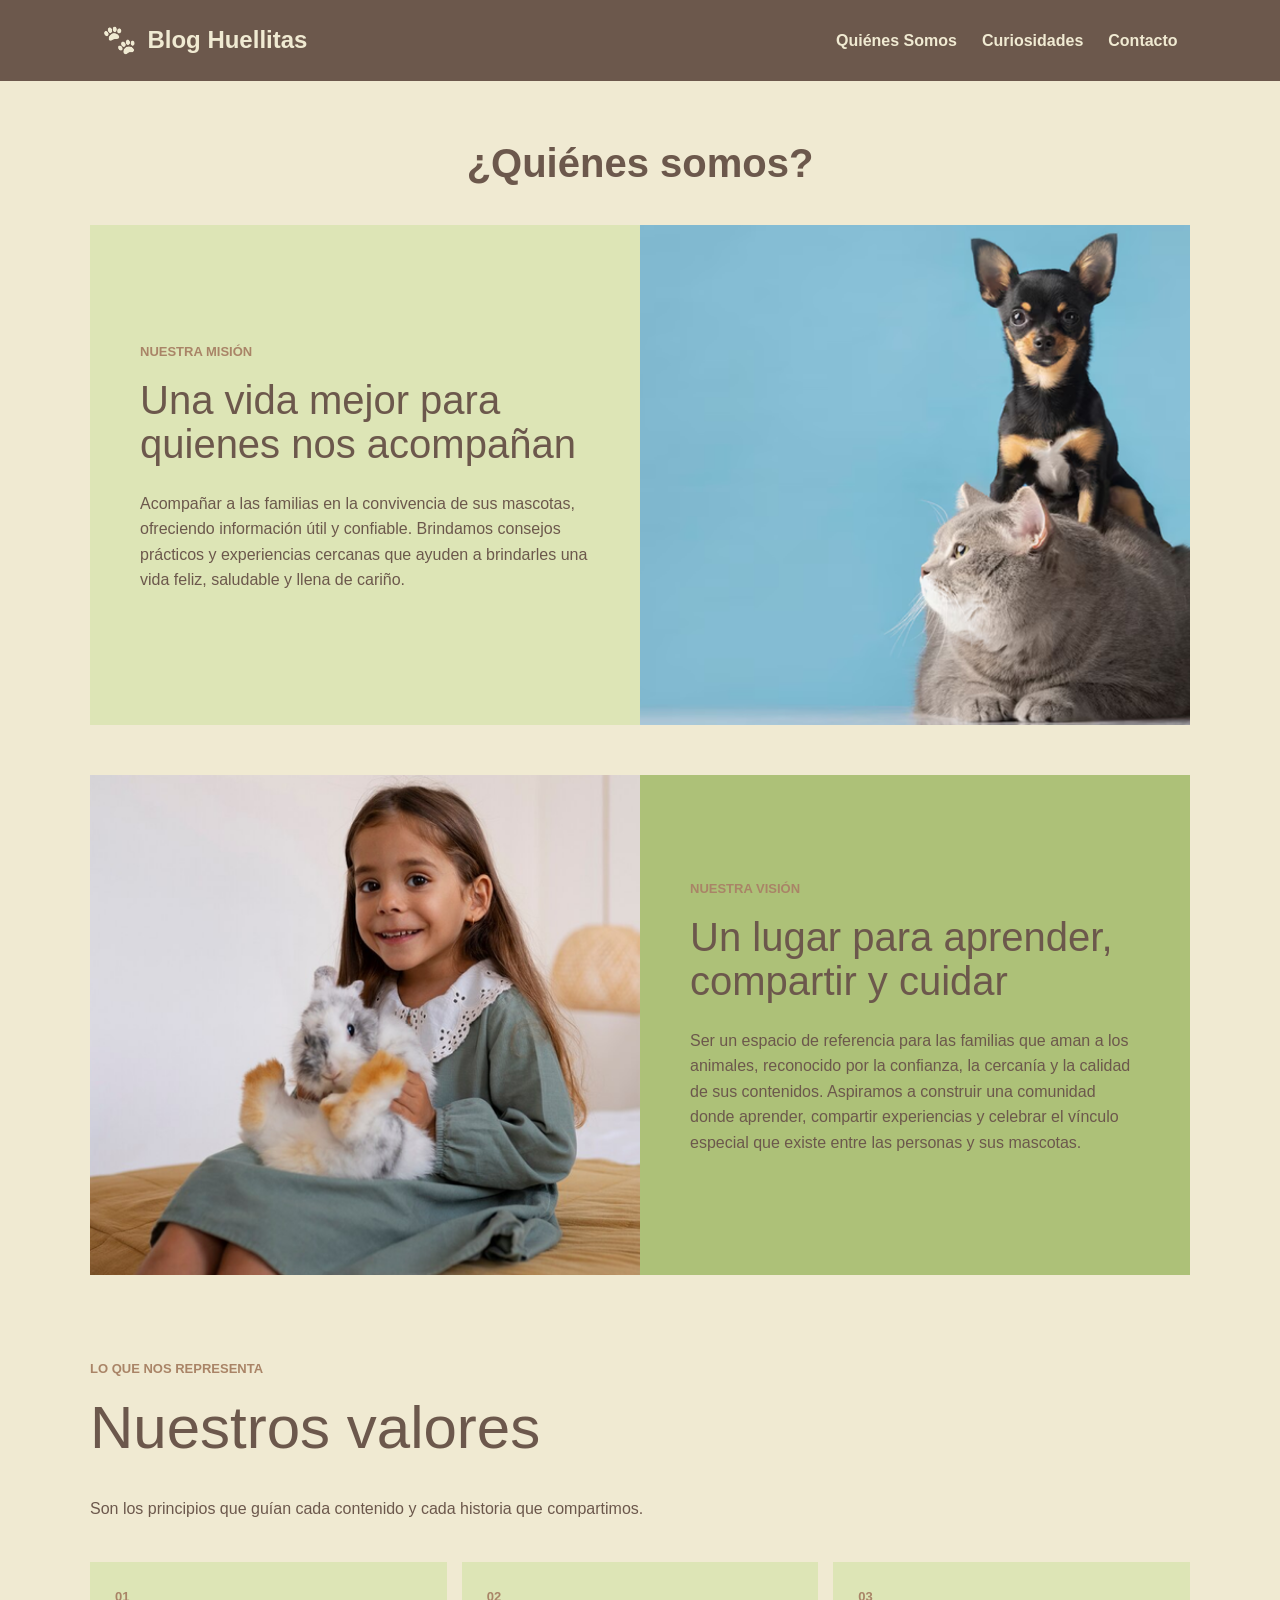
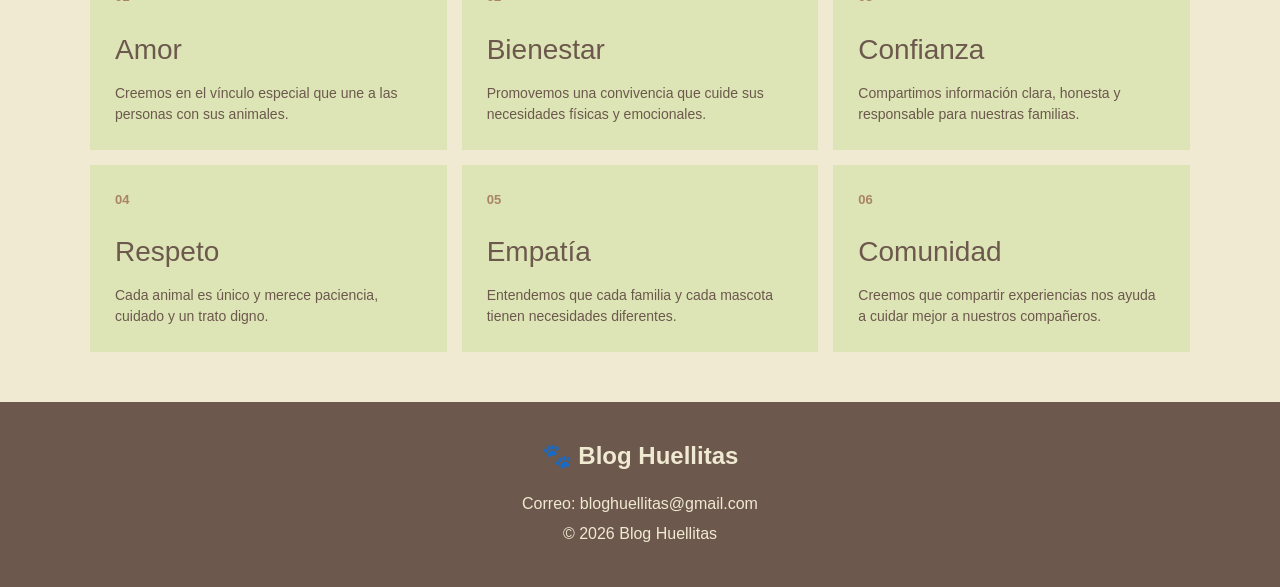
==== about_me.html @ ba417207 "ultimas mejoras de estilos y componentes compartidos" ====
<!doctype html>
<html lang="en">

<head>
  <meta charset="UTF-8" />
  <meta name="viewport" content="width=device-width, initial-scale=1.0" />
  <title>Blog Huellitas - Quienes somos</title>
  <link rel="icon" type="image/png" href="./assets/faviconHuellitas.png">
  <link rel="stylesheet" href="./css/index.css" />
  <link rel="stylesheet" href="./css/about_me.css" />
</head>

<body>
  <!-- ENCABEZADO Y MENU -->
  <header class="header">
    <a href="index.html" class="logo">
      <span class="logo-icon">🐾</span>
      <span>Blog Huellitas</span>
    </a>
    <nav class="nav">
      <a href="about_me.html">Quiénes Somos</a>
      <a href="pet_curiosities.html">Curiosidades</a>
      <a href="contact.html">Contacto</a>
    </nav>
  </header>

  <section class="quienes-somos">
    <div class="titulo-pagina">
      <h1>¿Quiénes somos?</h1>

    </div>

    <section class="info-section mision">
      <div class="info-content">
        <span class="section-label">Nuestra misión</span>

        <h1>Una vida mejor para quienes nos acompañan</h1>

        <p>
          Acompañar a las familias en la convivencia de sus mascotas,
          ofreciendo información útil y confiable. Brindamos consejos
          prácticos y experiencias cercanas que ayuden a brindarles una vida
          feliz, saludable y llena de cariño.
        </p>
      </div>

      <div class="info-image">
        <img src="./assets/perro-gato2.png" alt="mascotas" />
      </div>
    </section>

    <section class="info-section vision">
      <div class="info-image">
        <img src="./assets/conejo kid.png" alt="Niña compartiendo un momento con su mascota" />
      </div>

      <div class="info-content">
        <span class="section-label">Nuestra visión</span>

        <h2>Un lugar para aprender, compartir y cuidar</h2>

        <p>
          Ser un espacio de referencia para las familias que aman a los
          animales, reconocido por la confianza, la cercanía y la calidad de
          sus contenidos. Aspiramos a construir una comunidad donde aprender,
          compartir experiencias y celebrar el vínculo especial que existe
          entre las personas y sus mascotas.
        </p>
      </div>
    </section>

    <section class="valores">
      <div class="valores-heading">
        <span class="section-label">Lo que nos representa</span>

        <h2>Nuestros valores</h2>

        <p>
          Son los principios que guían cada contenido y cada historia que compartimos.
        </p>
      </div>

      <div class="valores-grid">
        <article class="valor-card">
          <span class="valor-number">01</span>
          <h3>Amor</h3>
          <p>
            Creemos en el vínculo especial que une a las personas con sus
            animales.
          </p>
        </article>

        <article class="valor-card">
          <span class="valor-number">02</span>
          <h3>Bienestar</h3>
          <p>
            Promovemos una convivencia que cuide sus necesidades físicas y
            emocionales.
          </p>
        </article>

        <article class="valor-card">
          <span class="valor-number">03</span>
          <h3>Confianza</h3>
          <p>
            Compartimos información clara, honesta y responsable para nuestras
            familias.
          </p>
        </article>

        <article class="valor-card">
          <span class="valor-number">04</span>
          <h3>Respeto</h3>
          <p>
            Cada animal es único y merece paciencia, cuidado y un trato digno.
          </p>
        </article>

        <article class="valor-card">
          <span class="valor-number">05</span>
          <h3>Empatía</h3>
          <p>
            Entendemos que cada familia y cada mascota tienen necesidades
            diferentes.
          </p>
        </article>

        <article class="valor-card">
          <span class="valor-number">06</span>
          <h3>Comunidad</h3>
          <p>
            Creemos que compartir experiencias nos ayuda a cuidar mejor a
            nuestros compañeros.
          </p>
        </article>
      </div>
    </section>
  </section>
  <!-- FOOTER -->
  <footer class="footer">
    <h3>🐾 Blog Huellitas</h3>

    <p>Correo: bloghuellitas@gmail.com</p>

    <p>© 2026 Blog Huellitas</p>
  </footer>
  <script src="./script/about_me.js"></script>
</body>

</html>
---- css/index.css ----
/* COLORES DEL PROYECTO */

:root {
    --vanilla-cream: #f0ead2;
    --tea-green: #dde5b6;
    --muted-olive: #adc178;
    --faded-copper: #a98467;
    --ash-brown: #6c584c;
}


/* CONFIGURACIÓN GENERAL */

* {
    box-sizing: border-box;
    margin: 0;
    padding: 0;
}

html {
    scroll-behavior: smooth;
}

body {
    font-family: Arial, Helvetica, sans-serif;
    background-color: var(--vanilla-cream);
    color: var(--ash-brown);
    line-height: 1.6;
}


/* ENCABEZADO */

.header {
    background-color: var(--ash-brown);
    color: var(--vanilla-cream);

    display: flex;
    justify-content: space-between;
    align-items: center;

    padding: 18px 8%;

    position: sticky;
    top: 0;
    z-index: 1000;
}


/* LOGO */

.logo {
    display: flex;
    align-items: center;
    gap: 10px;
    color: var(--vanilla-cream);
    font-size: 24px;
    font-weight: bold;
    text-decoration: none;
}

.logo-icon {
    font-size: 28px;
    color: transparent;
    text-shadow: 0 0 0 #f0ead2ff;
}


/* MENÚ */

.nav {
    display: flex;
    gap: 25px;
}

.nav a {
    color: var(--vanilla-cream);
    text-decoration: none;
    font-weight: bold;

    transition: 0.3s;
}

.nav a:hover {
    color: var(--tea-green);
}


/* SECCIÓN HERO */

.hero {
    min-height: 600px;

    display: flex;
    align-items: center;
    justify-content: space-between;

    gap: 50px;

    padding: 80px 8%;

    background-color: var(--tea-green);
}


.hero-text {
    flex: 1;
}

.hero-text h1 {
    font-size: 56px;
    color: var(--ash-brown);

    margin-bottom: 15px;
}

.hero-text h2 {
    font-size: 25px;
    margin-bottom: 20px;
}

.hero-text p {
    max-width: 600px;
}


/* TEXTO PEQUEÑO */

.subtitle {
    color: var(--faded-copper);
    font-weight: bold;
    letter-spacing: 2px;

    margin-bottom: 10px;
}


/* BOTÓN */

.button {
    display: inline-block;

    margin-top: 25px;

    padding: 12px 24px;

    background-color: var(--ash-brown);
    color: var(--vanilla-cream);

    text-decoration: none;

    border-radius: 25px;

    font-weight: bold;

    transition: 0.3s;
}

.button:hover {
    background-color: var(--faded-copper);
}


/* IMAGEN PRINCIPAL */

.hero-image {
    flex: 1;

    display: flex;
    justify-content: center;
}

.hero-image img {
    width: 100%;
    max-width: 500px;

    height: 500px;

    object-fit: cover;

    border-radius: 50%;

    box-shadow: 0 10px 25px rgba(108, 88, 76, 0.25);
}


/* SECCIONES GENERALES */

.about {
    padding: 80px 8%;

    background-color: var(--vanilla-cream);

    text-align: center;
}

.section-title {
    max-width: 800px;

    margin: 0 auto 50px;

    text-align: center;
}

.section-title h2 {
    font-size: 36px;

    margin-bottom: 15px;
}


/* TEMAS */

.topics {
    padding: 80px 8%;

    background-color: var(--tea-green);
}


/* TARJETAS */

.cards {
    display: grid;

    grid-template-columns: repeat(3, 1fr);

    gap: 25px;
}


.card {
    background-color: var(--vanilla-cream);

    padding: 30px;

    border-radius: 20px;

    text-align: center;

    border: 2px solid var(--muted-olive);

    transition: 0.3s;
}

.card:hover {
    transform: translateY(-5px);

    box-shadow: 0 10px 20px rgba(108, 88, 76, 0.15);
}


.card-icon {
    font-size: 45px;

    margin-bottom: 15px;
}


.card h3 {
    color: var(--ash-brown);

    margin-bottom: 10px;

    font-size: 22px;
}


/* LLAMADO FINAL */

.call-to-action {
    padding: 70px 8%;

    text-align: center;

    background-color: var(--muted-olive);

    color: var(--ash-brown);
}

.call-to-action h2 {
    font-size: 32px;

    margin-bottom: 15px;
}


/* FOOTER */

.footer {
    background-color: var(--ash-brown);

    color: var(--vanilla-cream);

    text-align: center;

    padding: 35px 8%;
}

.footer h3 {
    font-size: 24px;

    margin-bottom: 15px;
}

.footer p {
    margin: 5px 0;
}


/* DISEÑO PARA CELULARES */

@media (max-width: 768px) {

    .header {
        flex-direction: column;

        gap: 15px;

        padding: 15px 5%;
    }

    .nav {
        gap: 15px;

        flex-wrap: wrap;

        justify-content: center;
    }

    .hero {
        flex-direction: column;

        padding: 60px 5%;

        text-align: center;
    }

    .hero-text h1 {
        font-size: 42px;
    }

    .hero-text h2 {
        font-size: 22px;
    }

    .hero-image img {
        height: 300px;
    }

    .cards {
        grid-template-columns: 1fr;
    }

    .section-title h2 {
        font-size: 30px;
    }
}
---- css/about_me.css ----
.quienes-somos {
    background-color: #F0EAD2;
    color: #6C584C;
    padding: 50px;
    font-family: Arial, Helvetica, sans-serif;
}

.titulo-pagina {
    max-width: 1100px;
    margin: 0 auto 30px;
    text-align: center;
}

.titulo-pagina h1 {
    margin-bottom: 15px;
    color: #6C584C;
    font-family: Arial, Helvetica, sans-serif;
    font-size: 40px;
    font-weight: bold;
}

.titulo-pagina p {
    color: #6C584C;
    font-size: 16px;
}


.info-section {
    max-width: 1100px;
    height: 500px;
    margin: 0 auto 50px;
    display: grid;
    grid-template-columns: 1fr 1fr;
}


.info-content {
    padding: 50px;
    display: flex;
    flex-direction: column;
    justify-content: center;
}

.section-label {
    margin-bottom: 15px;
    color: #A98467;
    font-size: 13px;
    font-weight: bold;
    text-transform: uppercase;
}

.info-content h1,
.info-content h2 {
    margin-bottom: 25px;
    color: #6C584C;
    font-family: Arial, Helvetica, sans-serif;
    font-size: 40px;
    font-weight: normal;
    line-height: 1.1;
}

.info-content p {
    max-width: 500px;
    margin-bottom: 15px;
    font-size: 16px;
    line-height: 1.6;
}

.info-image {
    height: 100%;
}

.info-image img {
    width: 100%;
    height: 100%;
    object-fit: cover;
}


.mision .info-content {
    background-color: #DDE5B6;
}

.vision .info-content {
    background-color: #ADC178;
}


.valores {
    max-width: 1100px;
    margin: 80px auto 0;
}

.valores-heading {
    margin-bottom: 40px;
}

.valores-heading h2 {
    margin-bottom: 20px;
    color: #6C584C;
    font-family: Arial, Helvetica, sans-serif;
    font-size: 60px;
    font-weight: normal;
}

.valores-heading p {
    font-size: 16px;
    line-height: 1.6;
}

.valores-grid {
    display: grid;
    grid-template-columns: repeat(3, 1fr);
    gap: 15px;
}

.valor-card {
    min-height: 180px;
    padding: 25px;
    background-color: #DDE5B6;
}

.valor-number {
    display: block;
    margin-bottom: 20px;
    color: #A98467;
    font-size: 13px;
    font-weight: bold;
}

.valor-card h3 {
    margin-bottom: 10px;
    color: #6C584C;
    font-family: Arial, Helvetica, sans-serif;
    font-size: 28px;
    font-weight: normal;
}

.valor-card p {
    font-size: 14px;
    line-height: 1.5;
}

/* FOOTER */

.footer {
    background-color: var(--ash-brown);

    color: var(--vanilla-cream);

    text-align: center;

    padding: 35px 8%;
}

.footer h3 {
    font-size: 24px;

    margin-bottom: 15px;
}

.footer p {
    margin: 5px 0;
}


@media (max-width: 800px) {

    .quienes-somos {
        padding: 30px;
    }

    .info-section {
        height: auto;
        display: flex;
        flex-direction: column;
    }

    .info-content {
        padding: 40px;
    }

    .info-content h1,
    .info-content h2 {
        font-size: 35px;
    }

    .info-image {
        height: 350px;
    }

    .valores-grid {
        grid-template-columns: 1fr 1fr;
    }

    .valores-heading h2 {
        font-size: 45px;
    }
}


@media (max-width: 600px) {

    .quienes-somos {
        padding: 20px;
    }

    .titulo-pagina {
        margin-bottom: 40px;
    }

    .titulo-pagina h1 {
        font-size: 32px;
    }

    .titulo-pagina p {
        font-size: 14px;
    }

    .info-section {
        margin-bottom: 30px;
    }

    .info-content {
        padding: 30px;
    }

    .info-content h1,
    .info-content h2 {
        font-size: 32px;
    }

    .info-content p {
        font-size: 15px;
    }

    .info-image {
        height: 280px;
    }

    .valores {
        margin-top: 50px;
    }

    .valores-heading h2 {
        font-size: 40px;
    }

    .valores-heading p {
        font-size: 15px;
    }

    .valores-grid {
        grid-template-columns: 1fr;
    }

    .valor-card {
        min-height: 150px;
        padding: 20px;
    }

    .valor-card h3 {
        font-size: 25px;
    }
}
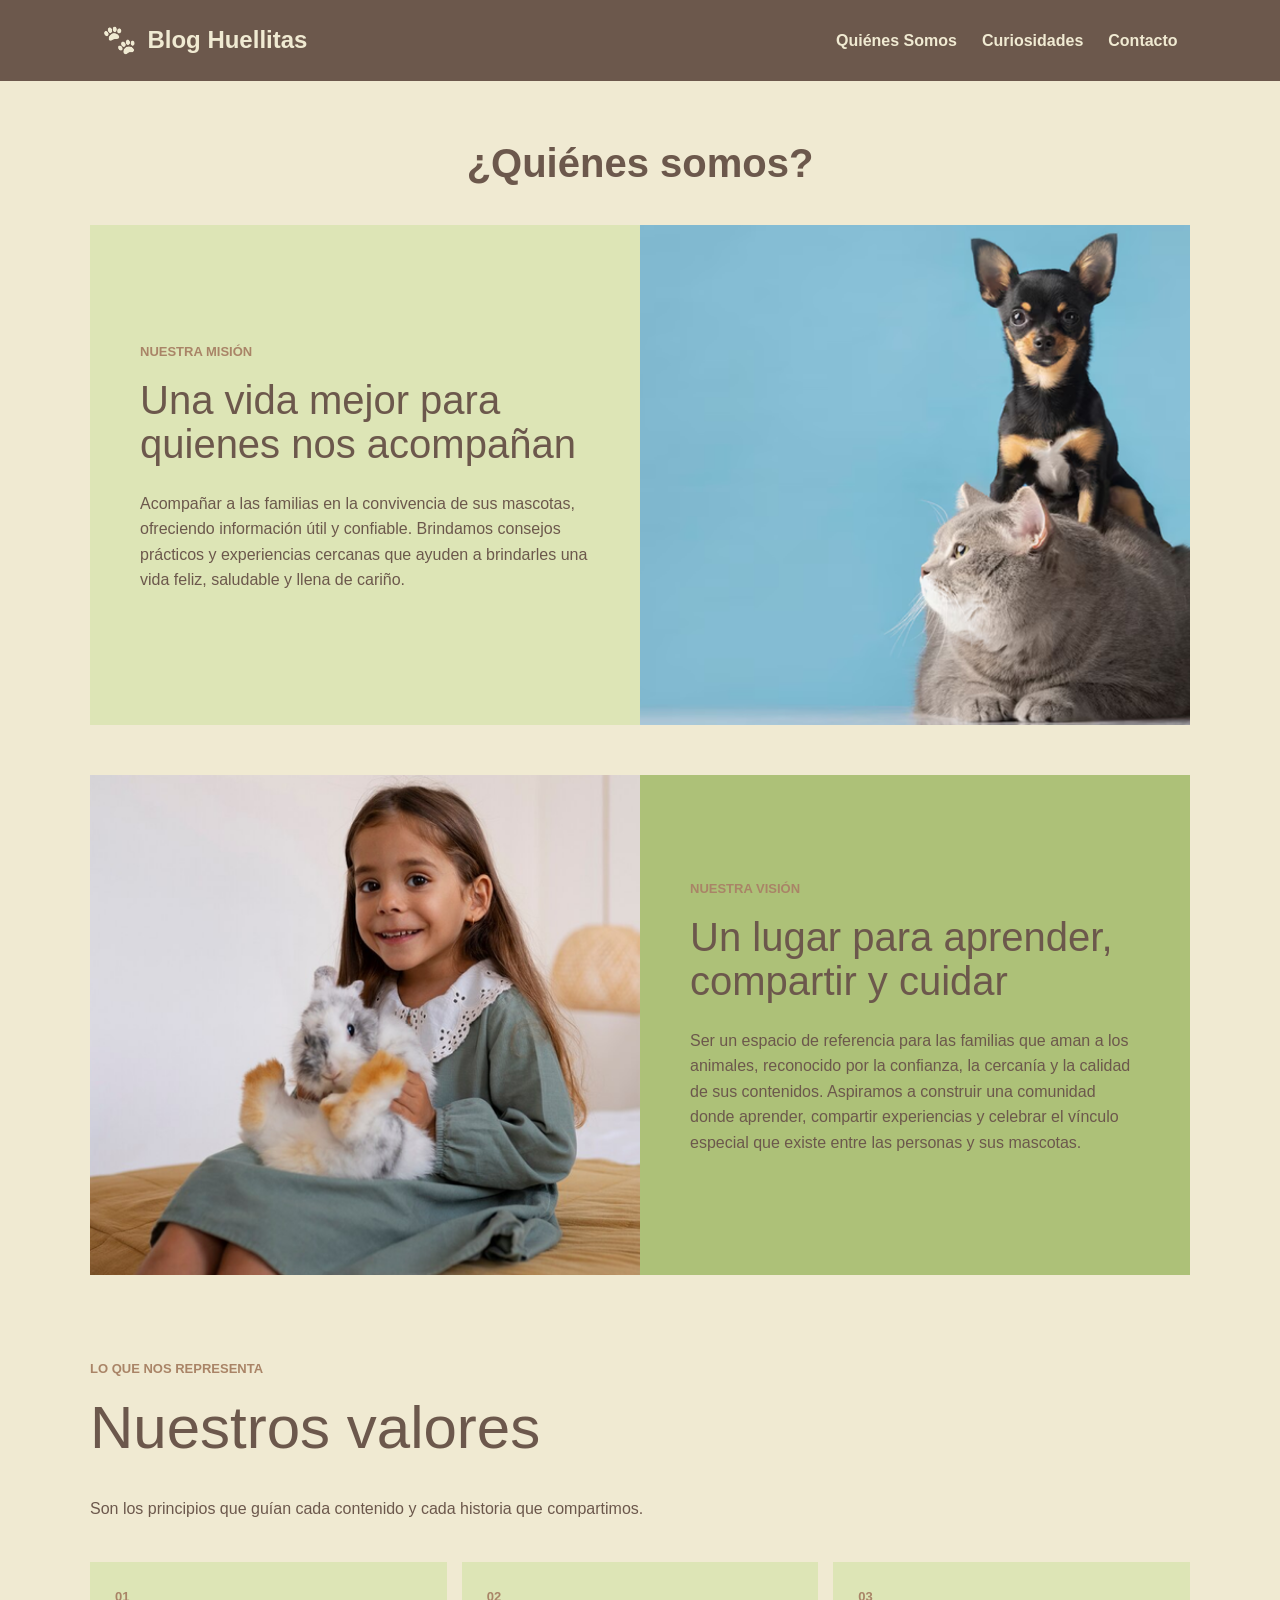
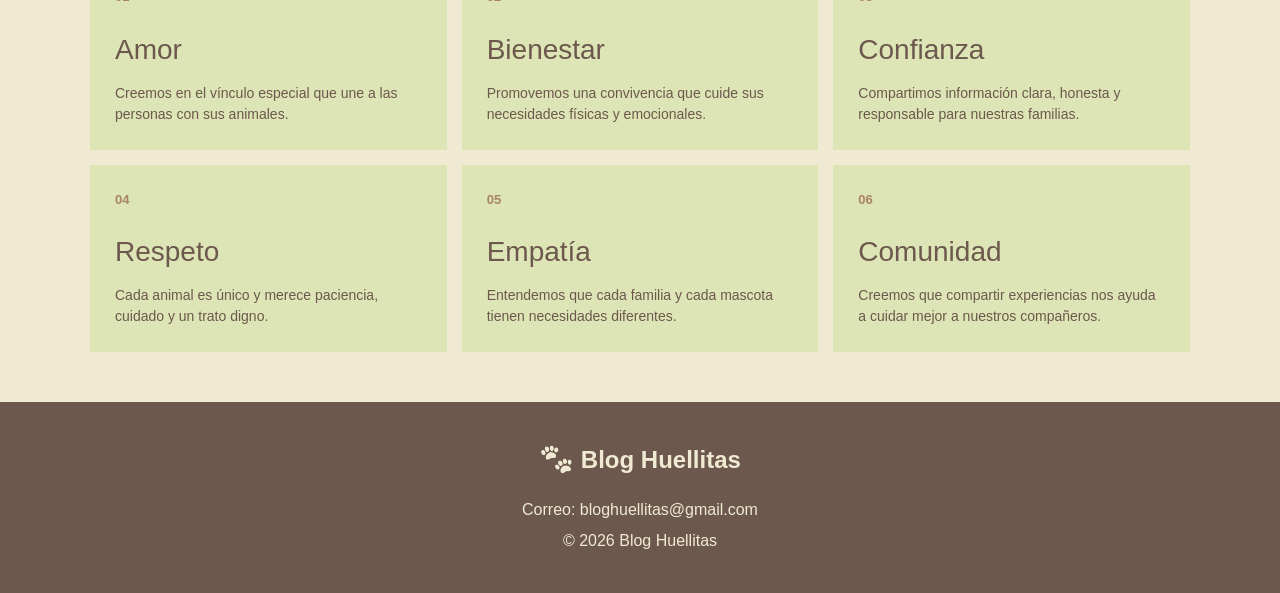
==== commit ffcc258c: "correcciones en los estilos del footer" ====
--- a/about_me.html
+++ b/about_me.html
@@ -1,150 +1,151 @@
 <!doctype html>
 <html lang="en">
+  <head>
+    <meta charset="UTF-8" />
+    <meta name="viewport" content="width=device-width, initial-scale=1.0" />
+    <title>Blog Huellitas - Quienes somos</title>
+    <link rel="icon" type="image/png" href="./assets/faviconHuellitas.png" />
+    <link rel="stylesheet" href="./css/index.css" />
+    <link rel="stylesheet" href="./css/about_me.css" />
+  </head>
 
-<head>
-  <meta charset="UTF-8" />
-  <meta name="viewport" content="width=device-width, initial-scale=1.0" />
-  <title>Blog Huellitas - Quienes somos</title>
-  <link rel="icon" type="image/png" href="./assets/faviconHuellitas.png">
-  <link rel="stylesheet" href="./css/index.css" />
-  <link rel="stylesheet" href="./css/about_me.css" />
-</head>
+  <body>
+    <!-- ENCABEZADO Y MENU -->
+    <header class="header">
+      <a href="index.html" class="logo">
+        <span class="logo-icon">🐾</span>
+        <span>Blog Huellitas</span>
+      </a>
+      <nav class="nav">
+        <a href="about_me.html">Quiénes Somos</a>
+        <a href="pet_curiosities.html">Curiosidades</a>
+        <a href="contact.html">Contacto</a>
+      </nav>
+    </header>
 
-<body>
-  <!-- ENCABEZADO Y MENU -->
-  <header class="header">
-    <a href="index.html" class="logo">
-      <span class="logo-icon">🐾</span>
-      <span>Blog Huellitas</span>
-    </a>
-    <nav class="nav">
-      <a href="about_me.html">Quiénes Somos</a>
-      <a href="pet_curiosities.html">Curiosidades</a>
-      <a href="contact.html">Contacto</a>
-    </nav>
-  </header>
-
-  <section class="quienes-somos">
-    <div class="titulo-pagina">
-      <h1>¿Quiénes somos?</h1>
-
-    </div>
-
-    <section class="info-section mision">
-      <div class="info-content">
-        <span class="section-label">Nuestra misión</span>
-
-        <h1>Una vida mejor para quienes nos acompañan</h1>
-
-        <p>
-          Acompañar a las familias en la convivencia de sus mascotas,
-          ofreciendo información útil y confiable. Brindamos consejos
-          prácticos y experiencias cercanas que ayuden a brindarles una vida
-          feliz, saludable y llena de cariño.
-        </p>
+    <section class="quienes-somos">
+      <div class="titulo-pagina">
+        <h1>¿Quiénes somos?</h1>
       </div>
 
-      <div class="info-image">
-        <img src="./assets/perro-gato2.png" alt="mascotas" />
-      </div>
+      <section class="info-section mision">
+        <div class="info-content">
+          <span class="section-label">Nuestra misión</span>
+
+          <h1>Una vida mejor para quienes nos acompañan</h1>
+
+          <p>
+            Acompañar a las familias en la convivencia de sus mascotas,
+            ofreciendo información útil y confiable. Brindamos consejos
+            prácticos y experiencias cercanas que ayuden a brindarles una vida
+            feliz, saludable y llena de cariño.
+          </p>
+        </div>
+
+        <div class="info-image">
+          <img src="./assets/perro-gato2.png" alt="mascotas" />
+        </div>
+      </section>
+
+      <section class="info-section vision">
+        <div class="info-image">
+          <img
+            src="./assets/conejo kid.png"
+            alt="Niña compartiendo un momento con su mascota"
+          />
+        </div>
+
+        <div class="info-content">
+          <span class="section-label">Nuestra visión</span>
+
+          <h2>Un lugar para aprender, compartir y cuidar</h2>
+
+          <p>
+            Ser un espacio de referencia para las familias que aman a los
+            animales, reconocido por la confianza, la cercanía y la calidad de
+            sus contenidos. Aspiramos a construir una comunidad donde aprender,
+            compartir experiencias y celebrar el vínculo especial que existe
+            entre las personas y sus mascotas.
+          </p>
+        </div>
+      </section>
+
+      <section class="valores">
+        <div class="valores-heading">
+          <span class="section-label">Lo que nos representa</span>
+
+          <h2>Nuestros valores</h2>
+
+          <p>
+            Son los principios que guían cada contenido y cada historia que
+            compartimos.
+          </p>
+        </div>
+
+        <div class="valores-grid">
+          <article class="valor-card">
+            <span class="valor-number">01</span>
+            <h3>Amor</h3>
+            <p>
+              Creemos en el vínculo especial que une a las personas con sus
+              animales.
+            </p>
+          </article>
+
+          <article class="valor-card">
+            <span class="valor-number">02</span>
+            <h3>Bienestar</h3>
+            <p>
+              Promovemos una convivencia que cuide sus necesidades físicas y
+              emocionales.
+            </p>
+          </article>
+
+          <article class="valor-card">
+            <span class="valor-number">03</span>
+            <h3>Confianza</h3>
+            <p>
+              Compartimos información clara, honesta y responsable para nuestras
+              familias.
+            </p>
+          </article>
+
+          <article class="valor-card">
+            <span class="valor-number">04</span>
+            <h3>Respeto</h3>
+            <p>
+              Cada animal es único y merece paciencia, cuidado y un trato digno.
+            </p>
+          </article>
+
+          <article class="valor-card">
+            <span class="valor-number">05</span>
+            <h3>Empatía</h3>
+            <p>
+              Entendemos que cada familia y cada mascota tienen necesidades
+              diferentes.
+            </p>
+          </article>
+
+          <article class="valor-card">
+            <span class="valor-number">06</span>
+            <h3>Comunidad</h3>
+            <p>
+              Creemos que compartir experiencias nos ayuda a cuidar mejor a
+              nuestros compañeros.
+            </p>
+          </article>
+        </div>
+      </section>
     </section>
+    <!-- FOOTER -->
+    <footer class="footer">
+      <h3><span class="logo-icon">🐾</span> Blog Huellitas</h3>
 
-    <section class="info-section vision">
-      <div class="info-image">
-        <img src="./assets/conejo kid.png" alt="Niña compartiendo un momento con su mascota" />
-      </div>
+      <p>Correo: bloghuellitas@gmail.com</p>
 
-      <div class="info-content">
-        <span class="section-label">Nuestra visión</span>
-
-        <h2>Un lugar para aprender, compartir y cuidar</h2>
-
-        <p>
-          Ser un espacio de referencia para las familias que aman a los
-          animales, reconocido por la confianza, la cercanía y la calidad de
-          sus contenidos. Aspiramos a construir una comunidad donde aprender,
-          compartir experiencias y celebrar el vínculo especial que existe
-          entre las personas y sus mascotas.
-        </p>
-      </div>
-    </section>
-
-    <section class="valores">
-      <div class="valores-heading">
-        <span class="section-label">Lo que nos representa</span>
-
-        <h2>Nuestros valores</h2>
-
-        <p>
-          Son los principios que guían cada contenido y cada historia que compartimos.
-        </p>
-      </div>
-
-      <div class="valores-grid">
-        <article class="valor-card">
-          <span class="valor-number">01</span>
-          <h3>Amor</h3>
-          <p>
-            Creemos en el vínculo especial que une a las personas con sus
-            animales.
-          </p>
-        </article>
-
-        <article class="valor-card">
-          <span class="valor-number">02</span>
-          <h3>Bienestar</h3>
-          <p>
-            Promovemos una convivencia que cuide sus necesidades físicas y
-            emocionales.
-          </p>
-        </article>
-
-        <article class="valor-card">
-          <span class="valor-number">03</span>
-          <h3>Confianza</h3>
-          <p>
-            Compartimos información clara, honesta y responsable para nuestras
-            familias.
-          </p>
-        </article>
-
-        <article class="valor-card">
-          <span class="valor-number">04</span>
-          <h3>Respeto</h3>
-          <p>
-            Cada animal es único y merece paciencia, cuidado y un trato digno.
-          </p>
-        </article>
-
-        <article class="valor-card">
-          <span class="valor-number">05</span>
-          <h3>Empatía</h3>
-          <p>
-            Entendemos que cada familia y cada mascota tienen necesidades
-            diferentes.
-          </p>
-        </article>
-
-        <article class="valor-card">
-          <span class="valor-number">06</span>
-          <h3>Comunidad</h3>
-          <p>
-            Creemos que compartir experiencias nos ayuda a cuidar mejor a
-            nuestros compañeros.
-          </p>
-        </article>
-      </div>
-    </section>
-  </section>
-  <!-- FOOTER -->
-  <footer class="footer">
-    <h3>🐾 Blog Huellitas</h3>
-
-    <p>Correo: bloghuellitas@gmail.com</p>
-
-    <p>© 2026 Blog Huellitas</p>
-  </footer>
-  <script src="./script/about_me.js"></script>
-</body>
-
-</html>+      <p>© 2026 Blog Huellitas</p>
+    </footer>
+    <script src="./script/about_me.js"></script>
+  </body>
+</html>
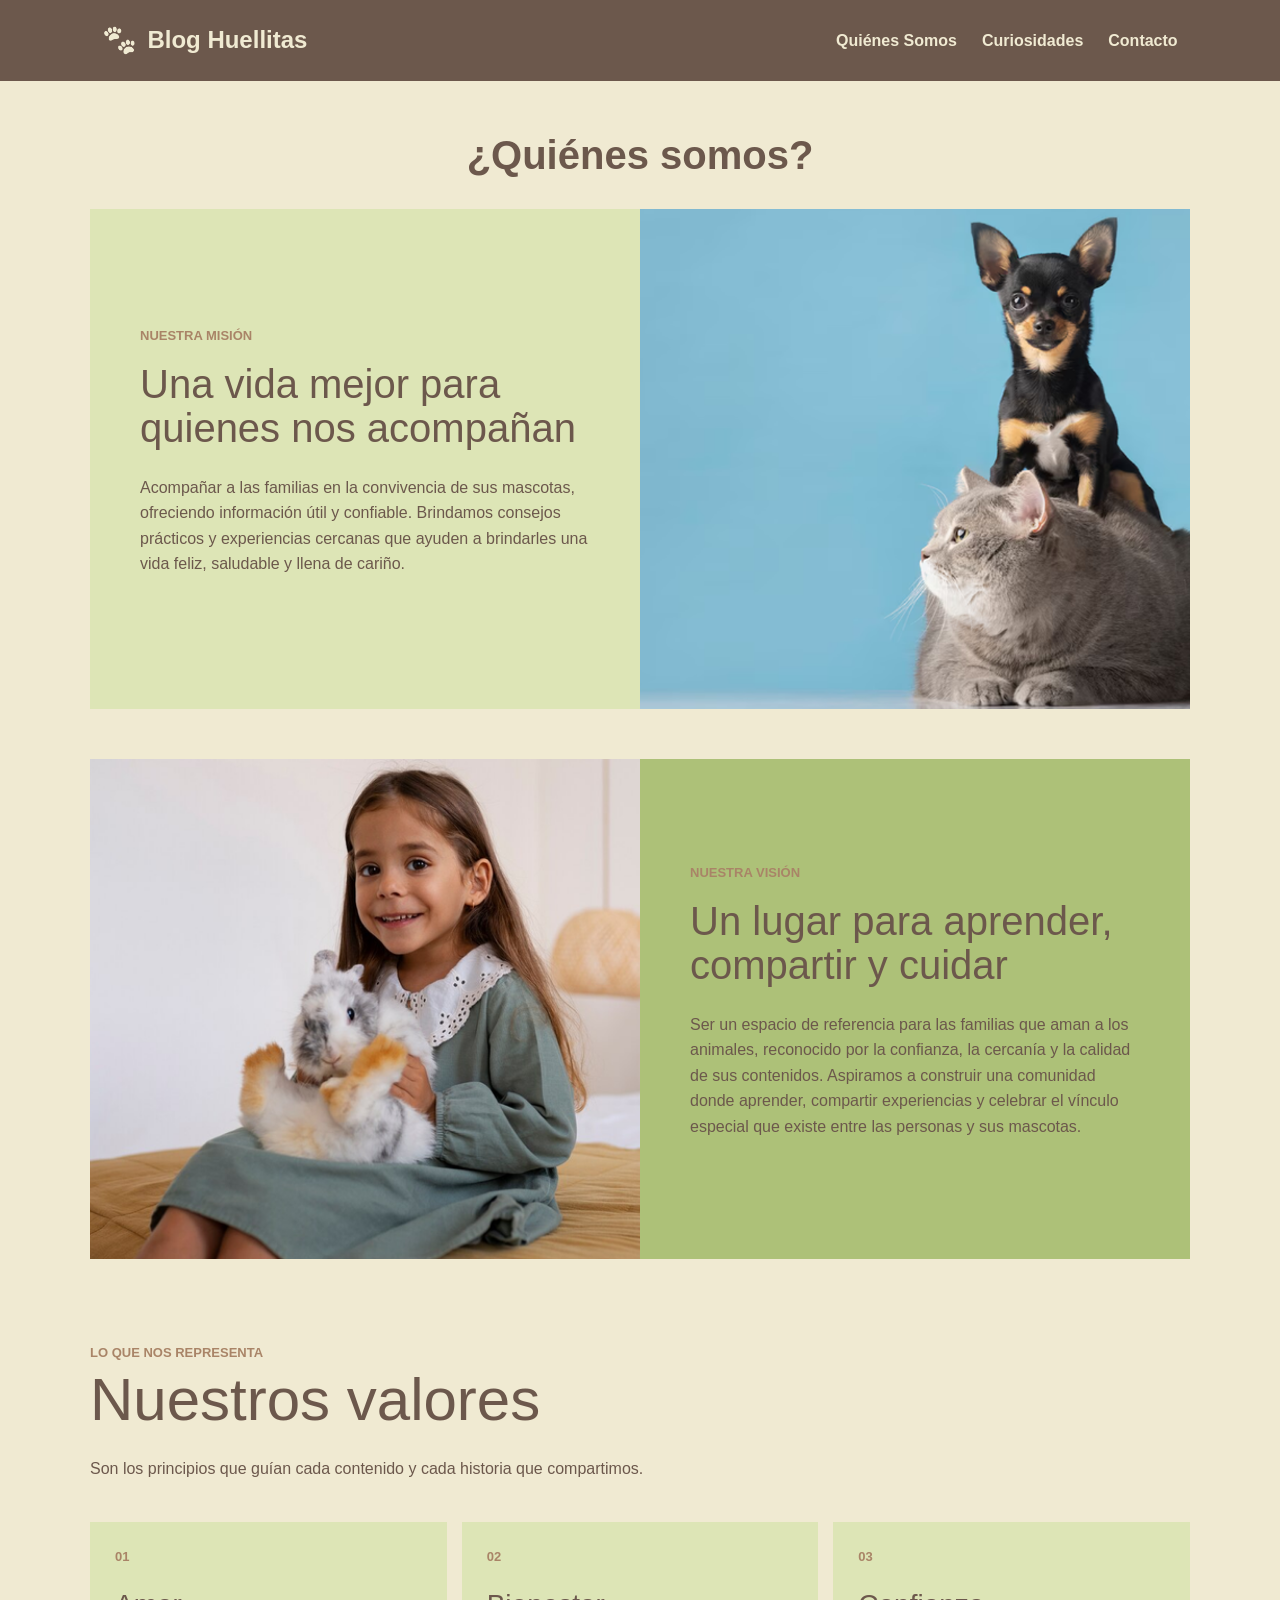
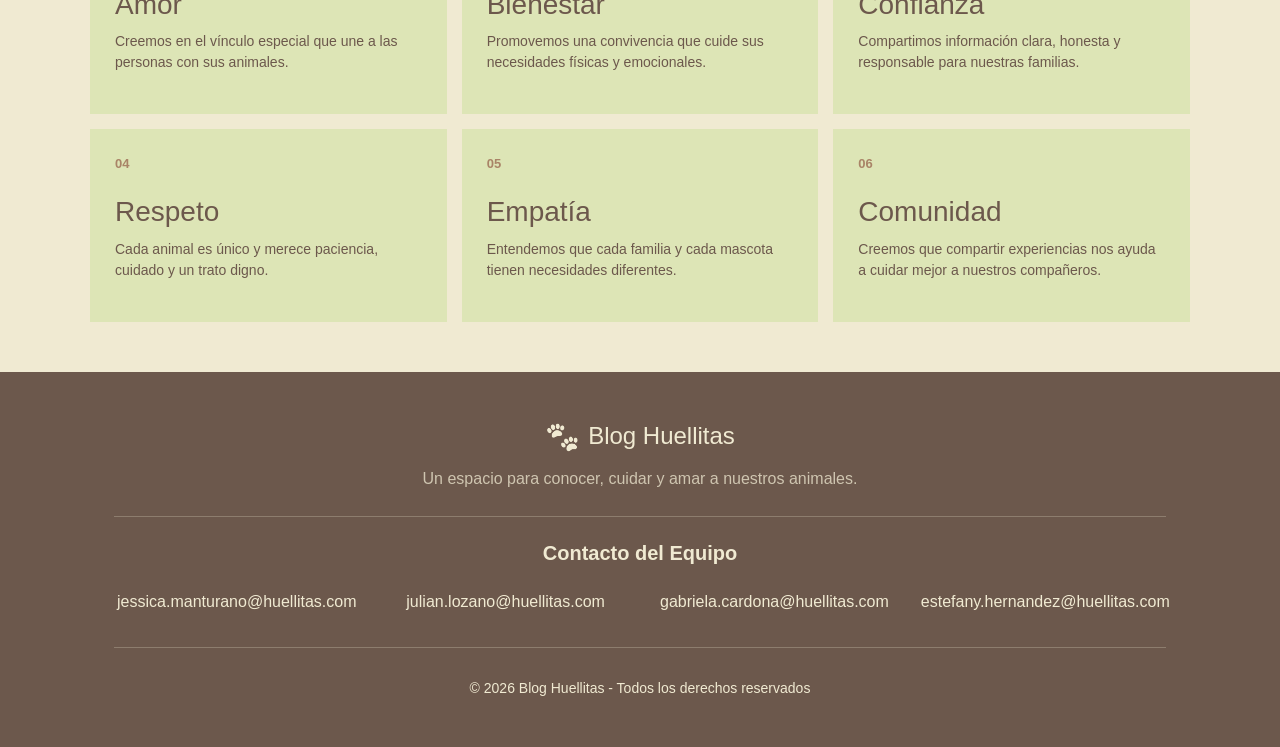
==== commit 9aaed30a: "feat: implementar componentes en todas las páginas y organizar footer con bootstrap" ====
--- a/about_me.html
+++ b/about_me.html
@@ -5,23 +5,14 @@
     <meta name="viewport" content="width=device-width, initial-scale=1.0" />
     <title>Blog Huellitas - Quienes somos</title>
     <link rel="icon" type="image/png" href="./assets/faviconHuellitas.png" />
+    <link href="https://cdn.jsdelivr.net/npm/bootstrap@5.3.3/dist/css/bootstrap.min.css" rel="stylesheet">
     <link rel="stylesheet" href="./css/index.css" />
     <link rel="stylesheet" href="./css/about_me.css" />
   </head>
 
   <body>
-    <!-- ENCABEZADO Y MENU -->
-    <header class="header">
-      <a href="index.html" class="logo">
-        <span class="logo-icon">🐾</span>
-        <span>Blog Huellitas</span>
-      </a>
-      <nav class="nav">
-        <a href="about_me.html">Quiénes Somos</a>
-        <a href="pet_curiosities.html">Curiosidades</a>
-        <a href="contact.html">Contacto</a>
-      </nav>
-    </header>
+    <!-- ENCABEZADO Y MENU (COMPONENTE) -->
+    <div id="header-container"></div>
 
     <section class="quienes-somos">
       <div class="titulo-pagina">
@@ -138,14 +129,11 @@
         </div>
       </section>
     </section>
-    <!-- FOOTER -->
-    <footer class="footer">
-      <h3><span class="logo-icon">🐾</span> Blog Huellitas</h3>
+    <!-- FOOTER (COMPONENTE) -->
+    <div id="footer-container"></div>
 
-      <p>Correo: bloghuellitas@gmail.com</p>
-
-      <p>© 2026 Blog Huellitas</p>
-    </footer>
+    <!-- ARCHIVOS JAVASCRIPT Y COMPONENTES -->
+    <script src="./script/components.js"></script>
     <script src="./script/about_me.js"></script>
   </body>
 </html>
--- a/css/index.css
+++ b/css/index.css
@@ -307,6 +307,15 @@
     margin: 5px 0;
 }
 
+.footer a {
+    color: var(--vanilla-cream);
+    transition: color 0.3s ease;
+}
+
+.footer a:hover {
+    color: var(--tea-green) !important;
+}
+
 
 /* DISEÑO PARA CELULARES */
 
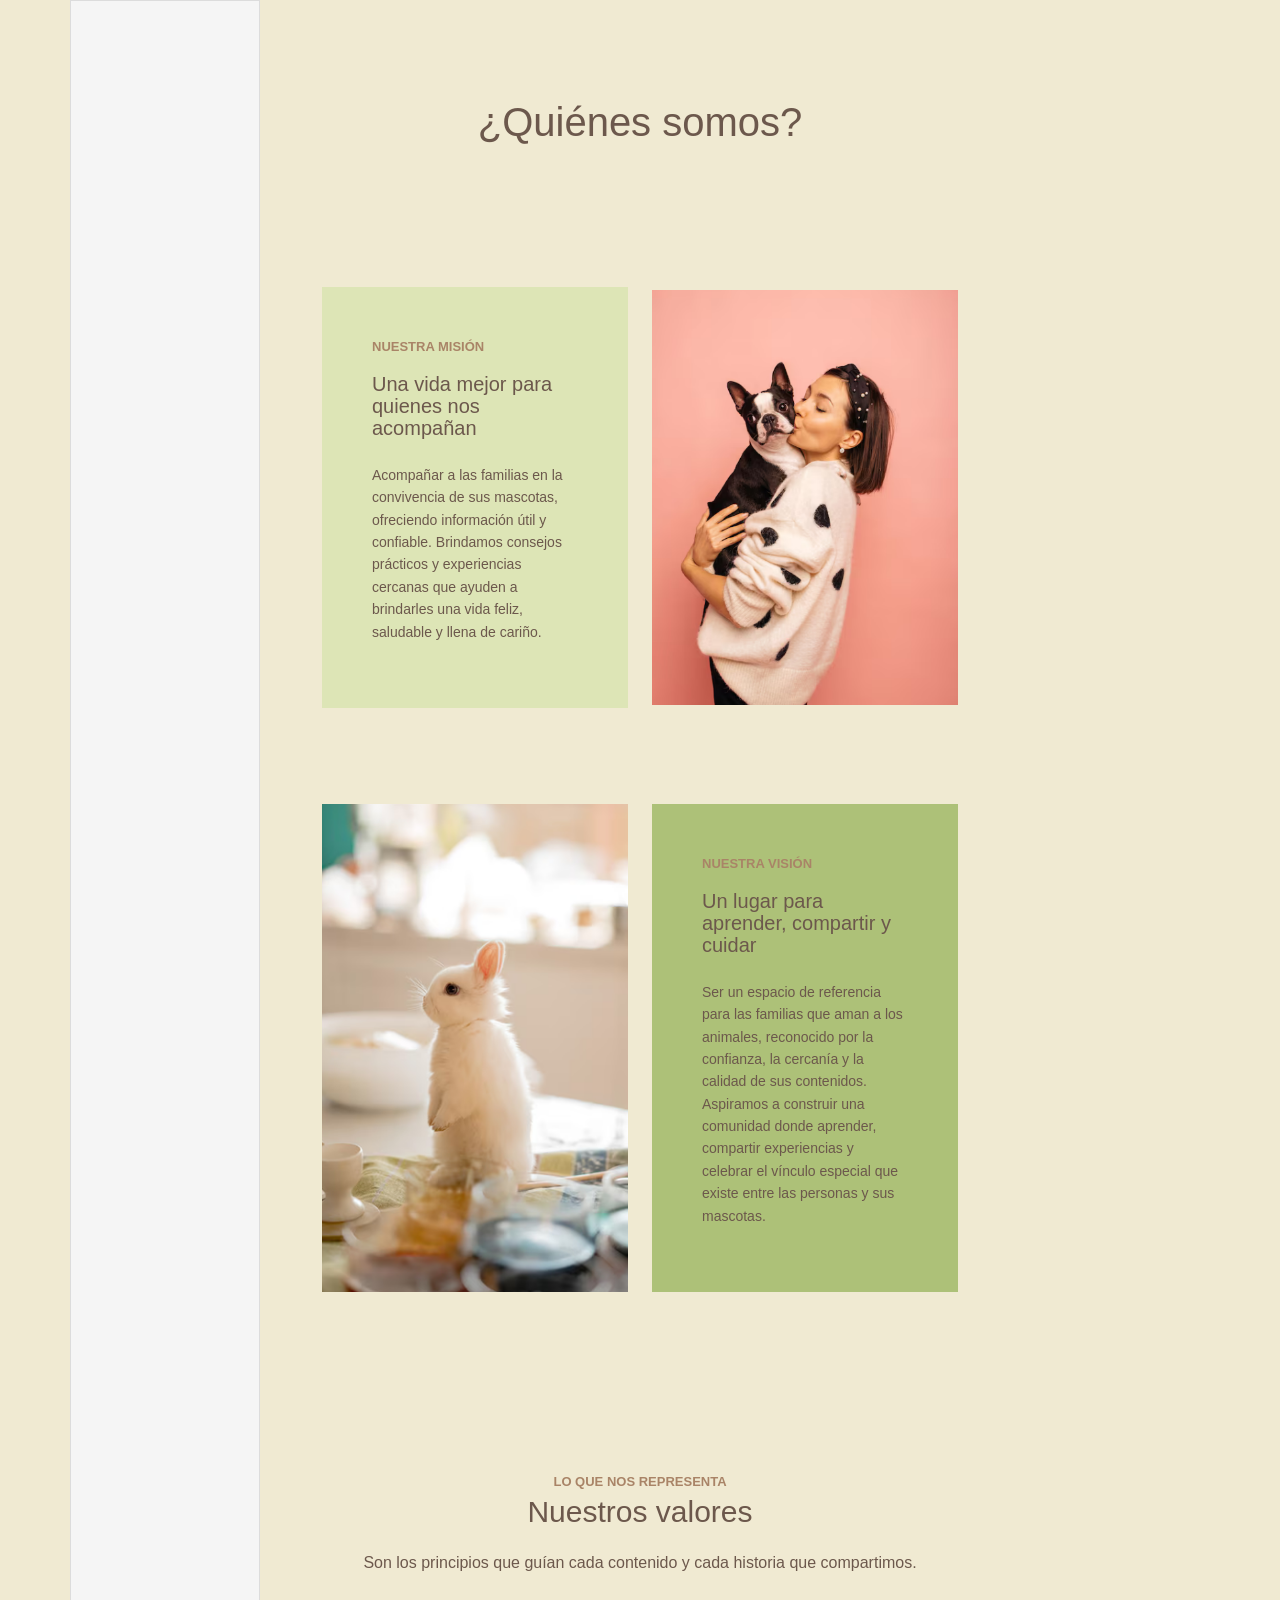
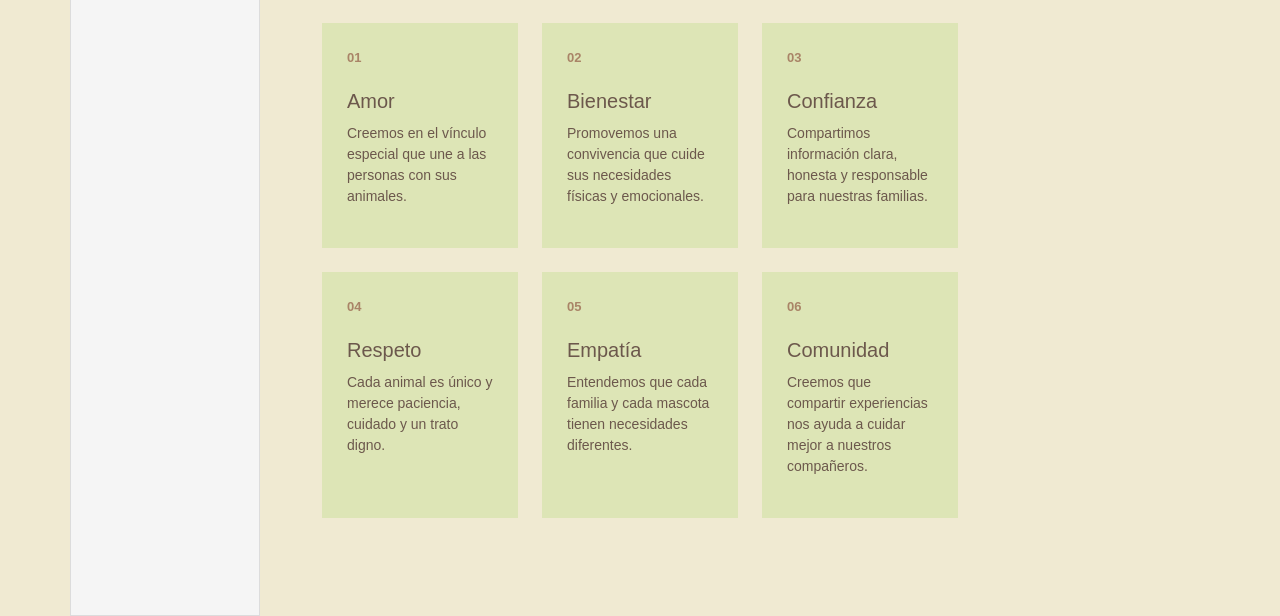
==== commit 578d3bd3: "Avance2" ====
--- a/about_me.html
+++ b/about_me.html
@@ -1,139 +1,232 @@
 <!doctype html>
-<html lang="en">
-  <head>
-    <meta charset="UTF-8" />
-    <meta name="viewport" content="width=device-width, initial-scale=1.0" />
-    <title>Blog Huellitas - Quienes somos</title>
-    <link rel="icon" type="image/png" href="./assets/faviconHuellitas.png" />
-    <link href="https://cdn.jsdelivr.net/npm/bootstrap@5.3.3/dist/css/bootstrap.min.css" rel="stylesheet">
-    <link rel="stylesheet" href="./css/index.css" />
-    <link rel="stylesheet" href="./css/about_me.css" />
-  </head>
-
-  <body>
-    <!-- ENCABEZADO Y MENU (COMPONENTE) -->
-    <div id="header-container"></div>
-
-    <section class="quienes-somos">
-      <div class="titulo-pagina">
-        <h1>¿Quiénes somos?</h1>
-      </div>
-
-      <section class="info-section mision">
-        <div class="info-content">
-          <span class="section-label">Nuestra misión</span>
-
-          <h1>Una vida mejor para quienes nos acompañan</h1>
-
-          <p>
-            Acompañar a las familias en la convivencia de sus mascotas,
-            ofreciendo información útil y confiable. Brindamos consejos
-            prácticos y experiencias cercanas que ayuden a brindarles una vida
-            feliz, saludable y llena de cariño.
-          </p>
+<html lang="es">
+    <head>
+        <meta charset="UTF-8" />
+        <meta
+            name="viewport"
+            content="width=device-width, initial-scale=1.0"
+        />
+
+        <title>Blog Huellitas - Quiénes somos</title>
+
+        <link
+            rel="icon"
+            type="image/png"
+            href="./assets/faviconHuellitas.png"
+        />
+
+        <link
+            href="https://cdn.jsdelivr.net/npm/bootstrap@5.3.3/dist/css/bootstrap.min.css"
+            rel="stylesheet"
+        />
+
+        <link rel="stylesheet" href="./css/index.css" />
+        <link rel="stylesheet" href="./css/about_me.css" />
+    </head>
+
+    <body>
+        <nav></nav>
+
+        <div class="container">
+            <div class="row">
+                <aside class="col-md-2" id="publicidad"></aside>
+
+                <main class="col-12 col-md-8">
+                    <section class="quienes-somos">
+                        <div class="titulo-pagina text-center py-5">
+                            <h1>¿Quiénes somos?</h1>
+                        </div>
+
+                        <section class="mision py-5">
+                            <div class="row align-items-center g-4">
+                                <div class="col-12 col-md-6">
+                                    <div class="info-content">
+                                        <span class="section-label">
+                                            Nuestra misión
+                                        </span>
+
+                                        <h2>
+                                            Una vida mejor para quienes nos
+                                            acompañan
+                                        </h2>
+
+                                        <p>
+                                            Acompañar a las familias en la
+                                            convivencia de sus mascotas,
+                                            ofreciendo información útil y
+                                            confiable. Brindamos consejos
+                                            prácticos y experiencias cercanas
+                                            que ayuden a brindarles una vida
+                                            feliz, saludable y llena de cariño.
+                                        </p>
+                                    </div>
+                                </div>
+
+                                <div class="col-12 col-md-6">
+                                    <div class="info-image">
+                                        <img
+                                            src="./assets/Mujer-perro.png"
+                                            alt="mascotas"
+                                            class="img-fluid w-100"
+                                        />
+                                    </div>
+                                </div>
+                            </div>
+                        </section>
+
+                        <section class="vision py-5">
+                            <div class="row align-items-stretch g-4">
+                                <div class="col-12 col-md-6">
+                                    <div class="info-image">
+                                        <img
+                                            src="./assets/conejo3.png"
+                                            alt="Niña compartiendo un momento con su mascota"
+                                            class="img-fluid w-100"
+                                        />
+                                    </div>
+                                </div>
+
+                                <div class="col-12 col-md-6">
+                                    <div class="info-content">
+                                        <span class="section-label">
+                                            Nuestra visión
+                                        </span>
+
+                                        <h2>
+                                            Un lugar para aprender, compartir y
+                                            cuidar
+                                        </h2>
+
+                                        <p>
+                                            Ser un espacio de referencia para
+                                            las familias que aman a los
+                                            animales, reconocido por la
+                                            confianza, la cercanía y la calidad
+                                            de sus contenidos. Aspiramos a
+                                            construir una comunidad donde
+                                            aprender, compartir experiencias y
+                                            celebrar el vínculo especial que
+                                            existe entre las personas y sus
+                                            mascotas.
+                                        </p>
+                                    </div>
+                                </div>
+                            </div>
+                        </section>
+
+                        <section class="valores py-5">
+                            <div
+                                class="valores-heading text-center mb-5"
+                            >
+                                <span class="section-label">
+                                    Lo que nos representa
+                                </span>
+
+                                <h2>Nuestros valores</h2>
+
+                                <p>
+                                    Son los principios que guían cada contenido
+                                    y cada historia que compartimos.
+                                </p>
+                            </div>
+
+                            <div class="row g-4">
+                                <div class="col-12 col-md-6 col-lg-4">
+                                    <article class="valor-card h-100">
+                                        <span class="valor-number">01</span>
+
+                                        <h3>Amor</h3>
+
+                                        <p>
+                                            Creemos en el vínculo especial que
+                                            une a las personas con sus animales.
+                                        </p>
+                                    </article>
+                                </div>
+
+                                <div class="col-12 col-md-6 col-lg-4">
+                                    <article class="valor-card h-100">
+                                        <span class="valor-number">02</span>
+
+                                        <h3>Bienestar</h3>
+
+                                        <p>
+                                            Promovemos una convivencia que cuide
+                                            sus necesidades físicas y
+                                            emocionales.
+                                        </p>
+                                    </article>
+                                </div>
+
+                                <div class="col-12 col-md-6 col-lg-4">
+                                    <article class="valor-card h-100">
+                                        <span class="valor-number">03</span>
+
+                                        <h3>Confianza</h3>
+
+                                        <p>
+                                            Compartimos información clara,
+                                            honesta y responsable para nuestras
+                                            familias.
+                                        </p>
+                                    </article>
+                                </div>
+
+                                <div class="col-12 col-md-6 col-lg-4">
+                                    <article class="valor-card h-100">
+                                        <span class="valor-number">04</span>
+
+                                        <h3>Respeto</h3>
+
+                                        <p>
+                                            Cada animal es único y merece
+                                            paciencia, cuidado y un trato digno.
+                                        </p>
+                                    </article>
+                                </div>
+
+                                <div class="col-12 col-md-6 col-lg-4">
+                                    <article class="valor-card h-100">
+                                        <span class="valor-number">05</span>
+
+                                        <h3>Empatía</h3>
+
+                                        <p>
+                                            Entendemos que cada familia y cada
+                                            mascota tienen necesidades
+                                            diferentes.
+                                        </p>
+                                    </article>
+                                </div>
+
+                                <div class="col-12 col-md-6 col-lg-4">
+                                    <article class="valor-card h-100">
+                                        <span class="valor-number">06</span>
+
+                                        <h3>Comunidad</h3>
+
+                                        <p>
+                                            Creemos que compartir experiencias
+                                            nos ayuda a cuidar mejor a nuestros
+                                            compañeros.
+                                        </p>
+                                    </article>
+                                </div>
+                            </div>
+                        </section>
+                    </section>
+                </main>
+
+                <aside class="col-md-2"></aside>
+            </div>
         </div>
 
-        <div class="info-image">
-          <img src="./assets/perro-gato2.png" alt="mascotas" />
-        </div>
-      </section>
-
-      <section class="info-section vision">
-        <div class="info-image">
-          <img
-            src="./assets/conejo kid.png"
-            alt="Niña compartiendo un momento con su mascota"
-          />
-        </div>
-
-        <div class="info-content">
-          <span class="section-label">Nuestra visión</span>
-
-          <h2>Un lugar para aprender, compartir y cuidar</h2>
-
-          <p>
-            Ser un espacio de referencia para las familias que aman a los
-            animales, reconocido por la confianza, la cercanía y la calidad de
-            sus contenidos. Aspiramos a construir una comunidad donde aprender,
-            compartir experiencias y celebrar el vínculo especial que existe
-            entre las personas y sus mascotas.
-          </p>
-        </div>
-      </section>
-
-      <section class="valores">
-        <div class="valores-heading">
-          <span class="section-label">Lo que nos representa</span>
-
-          <h2>Nuestros valores</h2>
-
-          <p>
-            Son los principios que guían cada contenido y cada historia que
-            compartimos.
-          </p>
-        </div>
-
-        <div class="valores-grid">
-          <article class="valor-card">
-            <span class="valor-number">01</span>
-            <h3>Amor</h3>
-            <p>
-              Creemos en el vínculo especial que une a las personas con sus
-              animales.
-            </p>
-          </article>
-
-          <article class="valor-card">
-            <span class="valor-number">02</span>
-            <h3>Bienestar</h3>
-            <p>
-              Promovemos una convivencia que cuide sus necesidades físicas y
-              emocionales.
-            </p>
-          </article>
-
-          <article class="valor-card">
-            <span class="valor-number">03</span>
-            <h3>Confianza</h3>
-            <p>
-              Compartimos información clara, honesta y responsable para nuestras
-              familias.
-            </p>
-          </article>
-
-          <article class="valor-card">
-            <span class="valor-number">04</span>
-            <h3>Respeto</h3>
-            <p>
-              Cada animal es único y merece paciencia, cuidado y un trato digno.
-            </p>
-          </article>
-
-          <article class="valor-card">
-            <span class="valor-number">05</span>
-            <h3>Empatía</h3>
-            <p>
-              Entendemos que cada familia y cada mascota tienen necesidades
-              diferentes.
-            </p>
-          </article>
-
-          <article class="valor-card">
-            <span class="valor-number">06</span>
-            <h3>Comunidad</h3>
-            <p>
-              Creemos que compartir experiencias nos ayuda a cuidar mejor a
-              nuestros compañeros.
-            </p>
-          </article>
-        </div>
-      </section>
-    </section>
-    <!-- FOOTER (COMPONENTE) -->
-    <div id="footer-container"></div>
-
-    <!-- ARCHIVOS JAVASCRIPT Y COMPONENTES -->
-    <script src="./script/components.js"></script>
-    <script src="./script/about_me.js"></script>
-  </body>
+        <footer></footer>
+
+        <script
+            src="https://cdn.jsdelivr.net/npm/bootstrap@5.3.3/dist/js/bootstrap.bundle.min.js"
+        ></script>
+
+        <script src="./script/about_me.js"></script>
+    </body>
 </html>
--- a/css/about_me.css
+++ b/css/about_me.css
@@ -16,7 +16,7 @@
     color: #6C584C;
     font-family: Arial, Helvetica, sans-serif;
     font-size: 40px;
-    font-weight: bold;
+    font-weight: normal;
 }
 
 .titulo-pagina p {
@@ -54,7 +54,7 @@
     margin-bottom: 25px;
     color: #6C584C;
     font-family: Arial, Helvetica, sans-serif;
-    font-size: 40px;
+    font-size: 20px;
     font-weight: normal;
     line-height: 1.1;
 }
@@ -62,7 +62,7 @@
 .info-content p {
     max-width: 500px;
     margin-bottom: 15px;
-    font-size: 16px;
+    font-size: 14px;
     line-height: 1.6;
 }
 
@@ -99,7 +99,7 @@
     margin-bottom: 20px;
     color: #6C584C;
     font-family: Arial, Helvetica, sans-serif;
-    font-size: 60px;
+    font-size: 30px;
     font-weight: normal;
 }
 
@@ -132,7 +132,7 @@
     margin-bottom: 10px;
     color: #6C584C;
     font-family: Arial, Helvetica, sans-serif;
-    font-size: 28px;
+    font-size: 20px;
     font-weight: normal;
 }
 
@@ -162,6 +162,13 @@
 .footer p {
     margin: 5px 0;
 }
+
+#publicidad {
+  background-color: #f5f5f5;
+  border: 1px solid #dcdcdc;
+  align-self: stretch;
+}
+
 
 
 @media (max-width: 800px) {
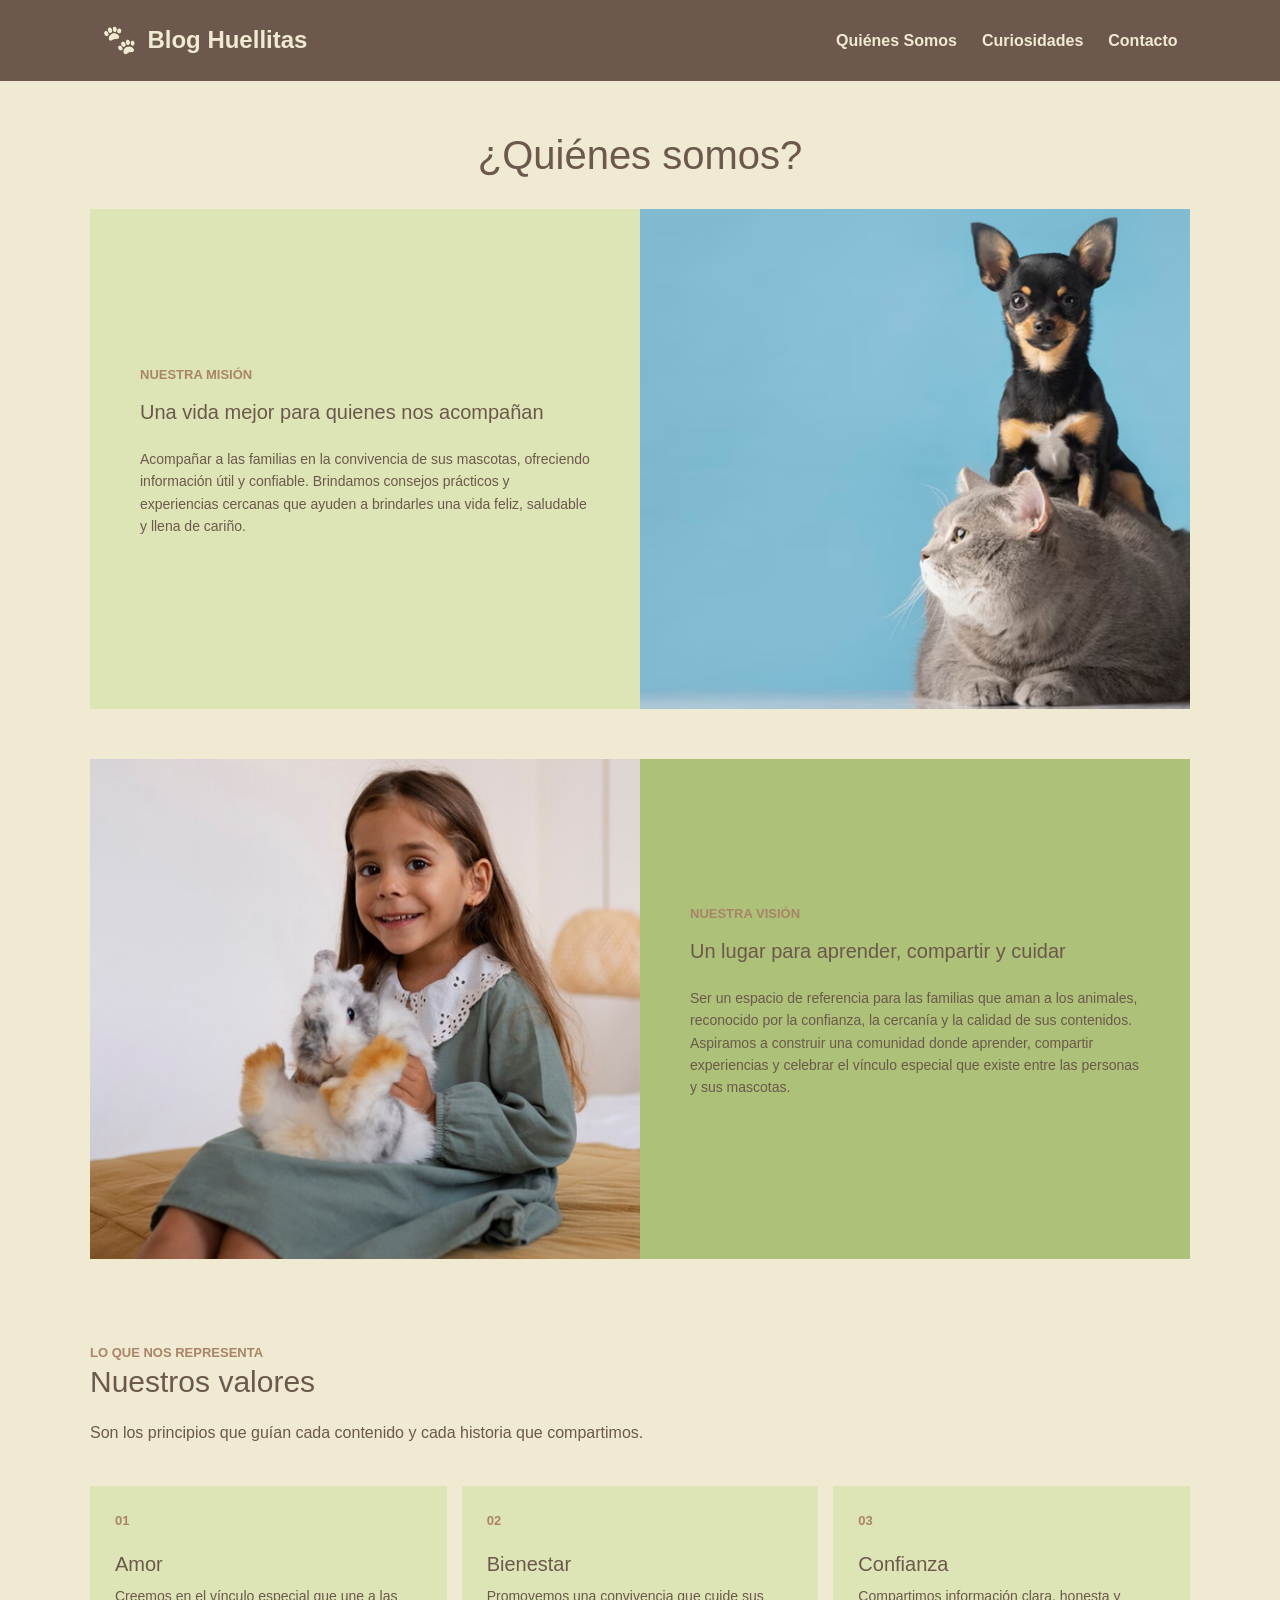
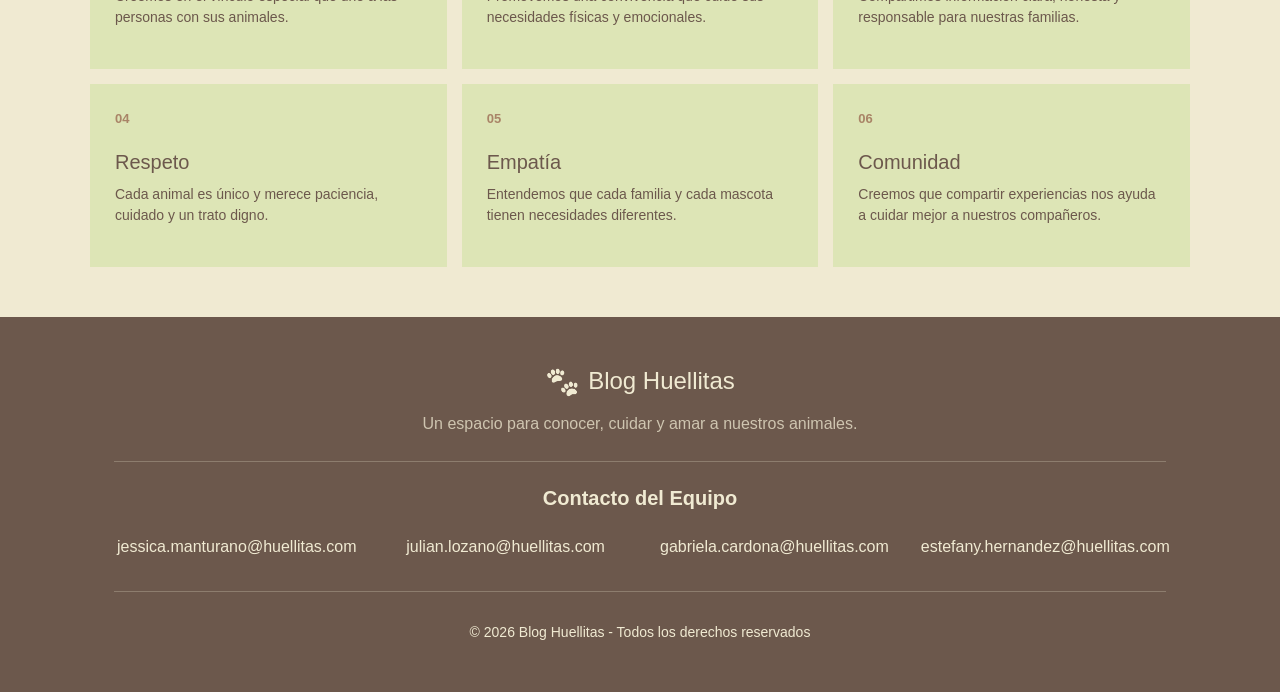
==== commit 84e38e9d: "Merge branch 'main' into refactor_contact" ====
--- a/about_me.html
+++ b/about_me.html
@@ -1,232 +1,139 @@
 <!doctype html>
-<html lang="es">
-    <head>
-        <meta charset="UTF-8" />
-        <meta
-            name="viewport"
-            content="width=device-width, initial-scale=1.0"
-        />
+<html lang="en">
+  <head>
+    <meta charset="UTF-8" />
+    <meta name="viewport" content="width=device-width, initial-scale=1.0" />
+    <title>Blog Huellitas - Quienes somos</title>
+    <link rel="icon" type="image/png" href="./assets/faviconHuellitas.png" />
+    <link href="https://cdn.jsdelivr.net/npm/bootstrap@5.3.3/dist/css/bootstrap.min.css" rel="stylesheet">
+    <link rel="stylesheet" href="./css/index.css" />
+    <link rel="stylesheet" href="./css/about_me.css" />
+  </head>
 
-        <title>Blog Huellitas - Quiénes somos</title>
+  <body>
+    <!-- ENCABEZADO Y MENU (COMPONENTE) -->
+    <div id="header-container"></div>
 
-        <link
-            rel="icon"
-            type="image/png"
-            href="./assets/faviconHuellitas.png"
-        />
+    <section class="quienes-somos">
+      <div class="titulo-pagina">
+        <h1>¿Quiénes somos?</h1>
+      </div>
 
-        <link
-            href="https://cdn.jsdelivr.net/npm/bootstrap@5.3.3/dist/css/bootstrap.min.css"
-            rel="stylesheet"
-        />
+      <section class="info-section mision">
+        <div class="info-content">
+          <span class="section-label">Nuestra misión</span>
 
-        <link rel="stylesheet" href="./css/index.css" />
-        <link rel="stylesheet" href="./css/about_me.css" />
-    </head>
+          <h1>Una vida mejor para quienes nos acompañan</h1>
 
-    <body>
-        <nav></nav>
-
-        <div class="container">
-            <div class="row">
-                <aside class="col-md-2" id="publicidad"></aside>
-
-                <main class="col-12 col-md-8">
-                    <section class="quienes-somos">
-                        <div class="titulo-pagina text-center py-5">
-                            <h1>¿Quiénes somos?</h1>
-                        </div>
-
-                        <section class="mision py-5">
-                            <div class="row align-items-center g-4">
-                                <div class="col-12 col-md-6">
-                                    <div class="info-content">
-                                        <span class="section-label">
-                                            Nuestra misión
-                                        </span>
-
-                                        <h2>
-                                            Una vida mejor para quienes nos
-                                            acompañan
-                                        </h2>
-
-                                        <p>
-                                            Acompañar a las familias en la
-                                            convivencia de sus mascotas,
-                                            ofreciendo información útil y
-                                            confiable. Brindamos consejos
-                                            prácticos y experiencias cercanas
-                                            que ayuden a brindarles una vida
-                                            feliz, saludable y llena de cariño.
-                                        </p>
-                                    </div>
-                                </div>
-
-                                <div class="col-12 col-md-6">
-                                    <div class="info-image">
-                                        <img
-                                            src="./assets/Mujer-perro.png"
-                                            alt="mascotas"
-                                            class="img-fluid w-100"
-                                        />
-                                    </div>
-                                </div>
-                            </div>
-                        </section>
-
-                        <section class="vision py-5">
-                            <div class="row align-items-stretch g-4">
-                                <div class="col-12 col-md-6">
-                                    <div class="info-image">
-                                        <img
-                                            src="./assets/conejo3.png"
-                                            alt="Niña compartiendo un momento con su mascota"
-                                            class="img-fluid w-100"
-                                        />
-                                    </div>
-                                </div>
-
-                                <div class="col-12 col-md-6">
-                                    <div class="info-content">
-                                        <span class="section-label">
-                                            Nuestra visión
-                                        </span>
-
-                                        <h2>
-                                            Un lugar para aprender, compartir y
-                                            cuidar
-                                        </h2>
-
-                                        <p>
-                                            Ser un espacio de referencia para
-                                            las familias que aman a los
-                                            animales, reconocido por la
-                                            confianza, la cercanía y la calidad
-                                            de sus contenidos. Aspiramos a
-                                            construir una comunidad donde
-                                            aprender, compartir experiencias y
-                                            celebrar el vínculo especial que
-                                            existe entre las personas y sus
-                                            mascotas.
-                                        </p>
-                                    </div>
-                                </div>
-                            </div>
-                        </section>
-
-                        <section class="valores py-5">
-                            <div
-                                class="valores-heading text-center mb-5"
-                            >
-                                <span class="section-label">
-                                    Lo que nos representa
-                                </span>
-
-                                <h2>Nuestros valores</h2>
-
-                                <p>
-                                    Son los principios que guían cada contenido
-                                    y cada historia que compartimos.
-                                </p>
-                            </div>
-
-                            <div class="row g-4">
-                                <div class="col-12 col-md-6 col-lg-4">
-                                    <article class="valor-card h-100">
-                                        <span class="valor-number">01</span>
-
-                                        <h3>Amor</h3>
-
-                                        <p>
-                                            Creemos en el vínculo especial que
-                                            une a las personas con sus animales.
-                                        </p>
-                                    </article>
-                                </div>
-
-                                <div class="col-12 col-md-6 col-lg-4">
-                                    <article class="valor-card h-100">
-                                        <span class="valor-number">02</span>
-
-                                        <h3>Bienestar</h3>
-
-                                        <p>
-                                            Promovemos una convivencia que cuide
-                                            sus necesidades físicas y
-                                            emocionales.
-                                        </p>
-                                    </article>
-                                </div>
-
-                                <div class="col-12 col-md-6 col-lg-4">
-                                    <article class="valor-card h-100">
-                                        <span class="valor-number">03</span>
-
-                                        <h3>Confianza</h3>
-
-                                        <p>
-                                            Compartimos información clara,
-                                            honesta y responsable para nuestras
-                                            familias.
-                                        </p>
-                                    </article>
-                                </div>
-
-                                <div class="col-12 col-md-6 col-lg-4">
-                                    <article class="valor-card h-100">
-                                        <span class="valor-number">04</span>
-
-                                        <h3>Respeto</h3>
-
-                                        <p>
-                                            Cada animal es único y merece
-                                            paciencia, cuidado y un trato digno.
-                                        </p>
-                                    </article>
-                                </div>
-
-                                <div class="col-12 col-md-6 col-lg-4">
-                                    <article class="valor-card h-100">
-                                        <span class="valor-number">05</span>
-
-                                        <h3>Empatía</h3>
-
-                                        <p>
-                                            Entendemos que cada familia y cada
-                                            mascota tienen necesidades
-                                            diferentes.
-                                        </p>
-                                    </article>
-                                </div>
-
-                                <div class="col-12 col-md-6 col-lg-4">
-                                    <article class="valor-card h-100">
-                                        <span class="valor-number">06</span>
-
-                                        <h3>Comunidad</h3>
-
-                                        <p>
-                                            Creemos que compartir experiencias
-                                            nos ayuda a cuidar mejor a nuestros
-                                            compañeros.
-                                        </p>
-                                    </article>
-                                </div>
-                            </div>
-                        </section>
-                    </section>
-                </main>
-
-                <aside class="col-md-2"></aside>
-            </div>
+          <p>
+            Acompañar a las familias en la convivencia de sus mascotas,
+            ofreciendo información útil y confiable. Brindamos consejos
+            prácticos y experiencias cercanas que ayuden a brindarles una vida
+            feliz, saludable y llena de cariño.
+          </p>
         </div>
 
-        <footer></footer>
+        <div class="info-image">
+          <img src="./assets/perro-gato2.png" alt="mascotas" />
+        </div>
+      </section>
 
-        <script
-            src="https://cdn.jsdelivr.net/npm/bootstrap@5.3.3/dist/js/bootstrap.bundle.min.js"
-        ></script>
+      <section class="info-section vision">
+        <div class="info-image">
+          <img
+            src="./assets/conejo kid.png"
+            alt="Niña compartiendo un momento con su mascota"
+          />
+        </div>
 
-        <script src="./script/about_me.js"></script>
-    </body>
+        <div class="info-content">
+          <span class="section-label">Nuestra visión</span>
+
+          <h2>Un lugar para aprender, compartir y cuidar</h2>
+
+          <p>
+            Ser un espacio de referencia para las familias que aman a los
+            animales, reconocido por la confianza, la cercanía y la calidad de
+            sus contenidos. Aspiramos a construir una comunidad donde aprender,
+            compartir experiencias y celebrar el vínculo especial que existe
+            entre las personas y sus mascotas.
+          </p>
+        </div>
+      </section>
+
+      <section class="valores">
+        <div class="valores-heading">
+          <span class="section-label">Lo que nos representa</span>
+
+          <h2>Nuestros valores</h2>
+
+          <p>
+            Son los principios que guían cada contenido y cada historia que
+            compartimos.
+          </p>
+        </div>
+
+        <div class="valores-grid">
+          <article class="valor-card">
+            <span class="valor-number">01</span>
+            <h3>Amor</h3>
+            <p>
+              Creemos en el vínculo especial que une a las personas con sus
+              animales.
+            </p>
+          </article>
+
+          <article class="valor-card">
+            <span class="valor-number">02</span>
+            <h3>Bienestar</h3>
+            <p>
+              Promovemos una convivencia que cuide sus necesidades físicas y
+              emocionales.
+            </p>
+          </article>
+
+          <article class="valor-card">
+            <span class="valor-number">03</span>
+            <h3>Confianza</h3>
+            <p>
+              Compartimos información clara, honesta y responsable para nuestras
+              familias.
+            </p>
+          </article>
+
+          <article class="valor-card">
+            <span class="valor-number">04</span>
+            <h3>Respeto</h3>
+            <p>
+              Cada animal es único y merece paciencia, cuidado y un trato digno.
+            </p>
+          </article>
+
+          <article class="valor-card">
+            <span class="valor-number">05</span>
+            <h3>Empatía</h3>
+            <p>
+              Entendemos que cada familia y cada mascota tienen necesidades
+              diferentes.
+            </p>
+          </article>
+
+          <article class="valor-card">
+            <span class="valor-number">06</span>
+            <h3>Comunidad</h3>
+            <p>
+              Creemos que compartir experiencias nos ayuda a cuidar mejor a
+              nuestros compañeros.
+            </p>
+          </article>
+        </div>
+      </section>
+    </section>
+    <!-- FOOTER (COMPONENTE) -->
+    <div id="footer-container"></div>
+
+    <!-- ARCHIVOS JAVASCRIPT Y COMPONENTES -->
+    <script src="./script/components.js"></script>
+    <script src="./script/about_me.js"></script>
+  </body>
 </html>
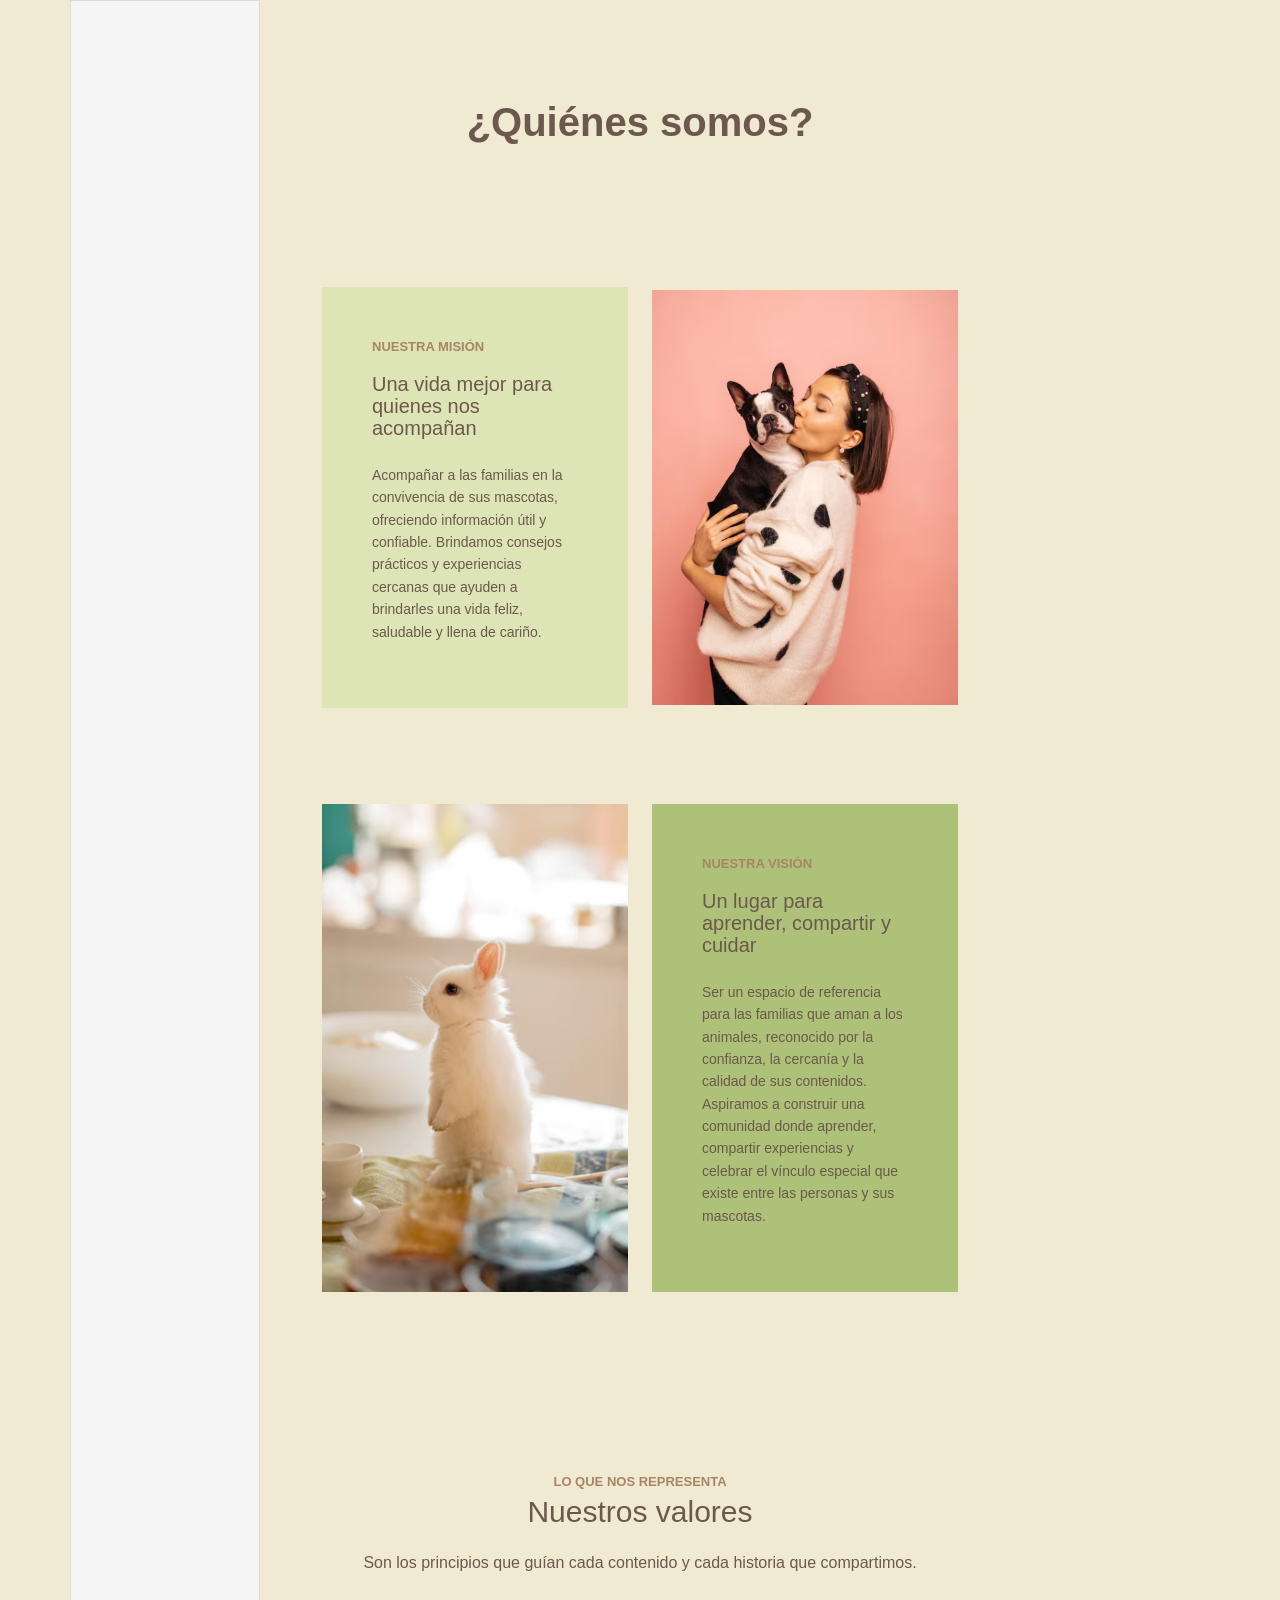
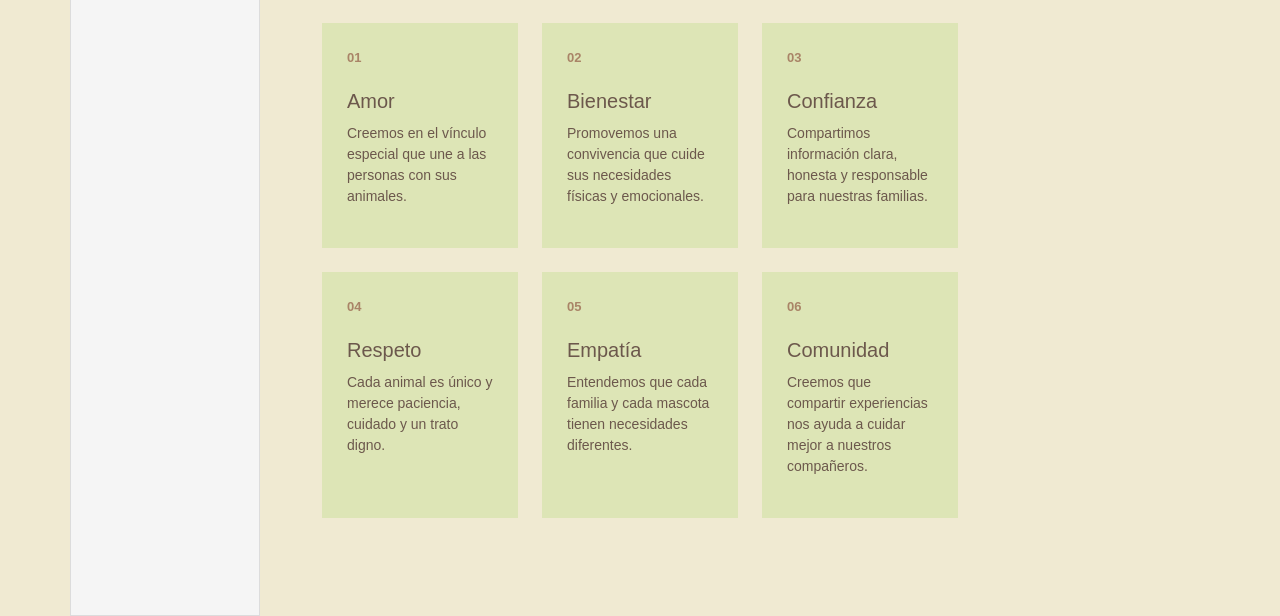
==== commit 1571f81b: "Merge pull request #16 from JessicaMP/feature/index Feature/index" ====
--- a/about_me.html
+++ b/about_me.html
@@ -1,139 +1,232 @@
 <!doctype html>
-<html lang="en">
-  <head>
-    <meta charset="UTF-8" />
-    <meta name="viewport" content="width=device-width, initial-scale=1.0" />
-    <title>Blog Huellitas - Quienes somos</title>
-    <link rel="icon" type="image/png" href="./assets/faviconHuellitas.png" />
-    <link href="https://cdn.jsdelivr.net/npm/bootstrap@5.3.3/dist/css/bootstrap.min.css" rel="stylesheet">
-    <link rel="stylesheet" href="./css/index.css" />
-    <link rel="stylesheet" href="./css/about_me.css" />
-  </head>
-
-  <body>
-    <!-- ENCABEZADO Y MENU (COMPONENTE) -->
-    <div id="header-container"></div>
-
-    <section class="quienes-somos">
-      <div class="titulo-pagina">
-        <h1>¿Quiénes somos?</h1>
-      </div>
-
-      <section class="info-section mision">
-        <div class="info-content">
-          <span class="section-label">Nuestra misión</span>
-
-          <h1>Una vida mejor para quienes nos acompañan</h1>
-
-          <p>
-            Acompañar a las familias en la convivencia de sus mascotas,
-            ofreciendo información útil y confiable. Brindamos consejos
-            prácticos y experiencias cercanas que ayuden a brindarles una vida
-            feliz, saludable y llena de cariño.
-          </p>
+<html lang="es">
+    <head>
+        <meta charset="UTF-8" />
+        <meta
+            name="viewport"
+            content="width=device-width, initial-scale=1.0"
+        />
+
+        <title>Blog Huellitas - Quiénes somos</title>
+
+        <link
+            rel="icon"
+            type="image/png"
+            href="./assets/faviconHuellitas.png"
+        />
+
+        <link
+            href="https://cdn.jsdelivr.net/npm/bootstrap@5.3.3/dist/css/bootstrap.min.css"
+            rel="stylesheet"
+        />
+
+        <link rel="stylesheet" href="./css/index.css" />
+        <link rel="stylesheet" href="./css/about_me.css" />
+    </head>
+
+    <body>
+        <nav></nav>
+
+        <div class="container">
+            <div class="row">
+                <aside class="col-md-2" id="publicidad"></aside>
+
+                <main class="col-12 col-md-8">
+                    <section class="quienes-somos">
+                        <div class="titulo-pagina text-center py-5">
+                            <h1>¿Quiénes somos?</h1>
+                        </div>
+
+                        <section class="mision py-5">
+                            <div class="row align-items-center g-4">
+                                <div class="col-12 col-md-6">
+                                    <div class="info-content">
+                                        <span class="section-label">
+                                            Nuestra misión
+                                        </span>
+
+                                        <h2>
+                                            Una vida mejor para quienes nos
+                                            acompañan
+                                        </h2>
+
+                                        <p>
+                                            Acompañar a las familias en la
+                                            convivencia de sus mascotas,
+                                            ofreciendo información útil y
+                                            confiable. Brindamos consejos
+                                            prácticos y experiencias cercanas
+                                            que ayuden a brindarles una vida
+                                            feliz, saludable y llena de cariño.
+                                        </p>
+                                    </div>
+                                </div>
+
+                                <div class="col-12 col-md-6">
+                                    <div class="info-image">
+                                        <img
+                                            src="./assets/Mujer-perro.png"
+                                            alt="mascotas"
+                                            class="img-fluid w-100"
+                                        />
+                                    </div>
+                                </div>
+                            </div>
+                        </section>
+
+                        <section class="vision py-5">
+                            <div class="row align-items-stretch g-4">
+                                <div class="col-12 col-md-6">
+                                    <div class="info-image">
+                                        <img
+                                            src="./assets/conejo3.png"
+                                            alt="Niña compartiendo un momento con su mascota"
+                                            class="img-fluid w-100"
+                                        />
+                                    </div>
+                                </div>
+
+                                <div class="col-12 col-md-6">
+                                    <div class="info-content">
+                                        <span class="section-label">
+                                            Nuestra visión
+                                        </span>
+
+                                        <h2>
+                                            Un lugar para aprender, compartir y
+                                            cuidar
+                                        </h2>
+
+                                        <p>
+                                            Ser un espacio de referencia para
+                                            las familias que aman a los
+                                            animales, reconocido por la
+                                            confianza, la cercanía y la calidad
+                                            de sus contenidos. Aspiramos a
+                                            construir una comunidad donde
+                                            aprender, compartir experiencias y
+                                            celebrar el vínculo especial que
+                                            existe entre las personas y sus
+                                            mascotas.
+                                        </p>
+                                    </div>
+                                </div>
+                            </div>
+                        </section>
+
+                        <section class="valores py-5">
+                            <div
+                                class="valores-heading text-center mb-5"
+                            >
+                                <span class="section-label">
+                                    Lo que nos representa
+                                </span>
+
+                                <h2>Nuestros valores</h2>
+
+                                <p>
+                                    Son los principios que guían cada contenido
+                                    y cada historia que compartimos.
+                                </p>
+                            </div>
+
+                            <div class="row g-4">
+                                <div class="col-12 col-md-6 col-lg-4">
+                                    <article class="valor-card h-100">
+                                        <span class="valor-number">01</span>
+
+                                        <h3>Amor</h3>
+
+                                        <p>
+                                            Creemos en el vínculo especial que
+                                            une a las personas con sus animales.
+                                        </p>
+                                    </article>
+                                </div>
+
+                                <div class="col-12 col-md-6 col-lg-4">
+                                    <article class="valor-card h-100">
+                                        <span class="valor-number">02</span>
+
+                                        <h3>Bienestar</h3>
+
+                                        <p>
+                                            Promovemos una convivencia que cuide
+                                            sus necesidades físicas y
+                                            emocionales.
+                                        </p>
+                                    </article>
+                                </div>
+
+                                <div class="col-12 col-md-6 col-lg-4">
+                                    <article class="valor-card h-100">
+                                        <span class="valor-number">03</span>
+
+                                        <h3>Confianza</h3>
+
+                                        <p>
+                                            Compartimos información clara,
+                                            honesta y responsable para nuestras
+                                            familias.
+                                        </p>
+                                    </article>
+                                </div>
+
+                                <div class="col-12 col-md-6 col-lg-4">
+                                    <article class="valor-card h-100">
+                                        <span class="valor-number">04</span>
+
+                                        <h3>Respeto</h3>
+
+                                        <p>
+                                            Cada animal es único y merece
+                                            paciencia, cuidado y un trato digno.
+                                        </p>
+                                    </article>
+                                </div>
+
+                                <div class="col-12 col-md-6 col-lg-4">
+                                    <article class="valor-card h-100">
+                                        <span class="valor-number">05</span>
+
+                                        <h3>Empatía</h3>
+
+                                        <p>
+                                            Entendemos que cada familia y cada
+                                            mascota tienen necesidades
+                                            diferentes.
+                                        </p>
+                                    </article>
+                                </div>
+
+                                <div class="col-12 col-md-6 col-lg-4">
+                                    <article class="valor-card h-100">
+                                        <span class="valor-number">06</span>
+
+                                        <h3>Comunidad</h3>
+
+                                        <p>
+                                            Creemos que compartir experiencias
+                                            nos ayuda a cuidar mejor a nuestros
+                                            compañeros.
+                                        </p>
+                                    </article>
+                                </div>
+                            </div>
+                        </section>
+                    </section>
+                </main>
+
+                <aside class="col-md-2"></aside>
+            </div>
         </div>
 
-        <div class="info-image">
-          <img src="./assets/perro-gato2.png" alt="mascotas" />
-        </div>
-      </section>
-
-      <section class="info-section vision">
-        <div class="info-image">
-          <img
-            src="./assets/conejo kid.png"
-            alt="Niña compartiendo un momento con su mascota"
-          />
-        </div>
-
-        <div class="info-content">
-          <span class="section-label">Nuestra visión</span>
-
-          <h2>Un lugar para aprender, compartir y cuidar</h2>
-
-          <p>
-            Ser un espacio de referencia para las familias que aman a los
-            animales, reconocido por la confianza, la cercanía y la calidad de
-            sus contenidos. Aspiramos a construir una comunidad donde aprender,
-            compartir experiencias y celebrar el vínculo especial que existe
-            entre las personas y sus mascotas.
-          </p>
-        </div>
-      </section>
-
-      <section class="valores">
-        <div class="valores-heading">
-          <span class="section-label">Lo que nos representa</span>
-
-          <h2>Nuestros valores</h2>
-
-          <p>
-            Son los principios que guían cada contenido y cada historia que
-            compartimos.
-          </p>
-        </div>
-
-        <div class="valores-grid">
-          <article class="valor-card">
-            <span class="valor-number">01</span>
-            <h3>Amor</h3>
-            <p>
-              Creemos en el vínculo especial que une a las personas con sus
-              animales.
-            </p>
-          </article>
-
-          <article class="valor-card">
-            <span class="valor-number">02</span>
-            <h3>Bienestar</h3>
-            <p>
-              Promovemos una convivencia que cuide sus necesidades físicas y
-              emocionales.
-            </p>
-          </article>
-
-          <article class="valor-card">
-            <span class="valor-number">03</span>
-            <h3>Confianza</h3>
-            <p>
-              Compartimos información clara, honesta y responsable para nuestras
-              familias.
-            </p>
-          </article>
-
-          <article class="valor-card">
-            <span class="valor-number">04</span>
-            <h3>Respeto</h3>
-            <p>
-              Cada animal es único y merece paciencia, cuidado y un trato digno.
-            </p>
-          </article>
-
-          <article class="valor-card">
-            <span class="valor-number">05</span>
-            <h3>Empatía</h3>
-            <p>
-              Entendemos que cada familia y cada mascota tienen necesidades
-              diferentes.
-            </p>
-          </article>
-
-          <article class="valor-card">
-            <span class="valor-number">06</span>
-            <h3>Comunidad</h3>
-            <p>
-              Creemos que compartir experiencias nos ayuda a cuidar mejor a
-              nuestros compañeros.
-            </p>
-          </article>
-        </div>
-      </section>
-    </section>
-    <!-- FOOTER (COMPONENTE) -->
-    <div id="footer-container"></div>
-
-    <!-- ARCHIVOS JAVASCRIPT Y COMPONENTES -->
-    <script src="./script/components.js"></script>
-    <script src="./script/about_me.js"></script>
-  </body>
+        <footer></footer>
+
+        <script
+            src="https://cdn.jsdelivr.net/npm/bootstrap@5.3.3/dist/js/bootstrap.bundle.min.js"
+        ></script>
+
+        <script src="./script/about_me.js"></script>
+    </body>
 </html>
--- a/css/index.css
+++ b/css/index.css
@@ -1,4 +1,4 @@
-/* COLORES DEL PROYECTO */
+/* COLORES */
 
 :root {
     --vanilla-cream: #f0ead2;
@@ -11,12 +11,6 @@
 
 /* CONFIGURACIÓN GENERAL */
 
-* {
-    box-sizing: border-box;
-    margin: 0;
-    padding: 0;
-}
-
 html {
     scroll-behavior: smooth;
 }
@@ -29,7 +23,164 @@
 }
 
 
+/* HERO */
+
+.hero {
+    background-color: var(--tea-green);
+}
+
+.hero-image {
+    width: 100%;
+    max-width: 500px;
+    height: 500px;
+    object-fit: contain;
+    border-radius: 50%;
+    box-shadow: 0 10px 25px rgba(108, 88, 76, 0.25);
+}
+
+
+/* TEXTOS */
+
+.subtitle {
+    color: var(--faded-copper);
+    letter-spacing: 2px;
+}
+
+/* SOBRE EL BLOG */
+
+.about {
+    background-color: var(--vanilla-cream);
+}
+
+/* TEMAS */
+
+.topics {
+    background-color: var(--tea-green);
+}
+
+
+/* TARJETAS */
+
+.card {
+    background-color: var(--vanilla-cream);
+    border: 2px solid var(--muted-olive);
+    border-radius: 20px;
+    color: var(--ash-brown);
+
+    transition: 0.3s;
+}
+
+.card:hover {
+    transform: translateY(-5px);
+
+    box-shadow:
+        0 10px 20px rgba(108, 88, 76, 0.15);
+}
+
+.card-icon {
+    font-size: 45px;
+    margin-bottom: 15px;
+}
+
+
+/* CTA */
+
+.call-to-action {
+    background-color: var(--muted-olive);
+    color: var(--ash-brown);
+}
+
+
+/* FOOTER */
+
+.footer {
+    background-color: var(--ash-brown);
+    color: var(--vanilla-cream);
+    text-align: center;
+    padding: 35px 8%;
+}
+
+.footer h3 {
+    font-size: 24px;
+    margin-bottom: 15px;
+}
+
+.footer p {
+    margin: 5px 0;
+}
+
+.footer a {
+    color: var(--vanilla-cream);
+    transition: color 0.3s ease;
+}
+
+.footer a:hover {
+    color: var(--tea-green) !important;
+}
+
+.btn-huellitas {
+    background-color: var(--ash-brown);
+    color: #ffffff;
+    border: 1px solid var(--ash-brown);
+}
+
+.btn-huellitas:hover {
+    background-color: var(--faded-copper);
+    border-color: var(--faded-copper);
+    color: #ffffff;
+}
+/* ========================================= */
+/* NOTICIAS */
+/* ========================================= */
+
+.news-section {
+    padding: 30px 10px;
+}
+
+.news-section h2 {
+    color: var(--ash-brown);
+}
+
+
+/* TARJETAS DE NOTICIAS */
+
+.news-section {
+    padding: 30px 5px;
+}
+
+.news-card {
+    width: 95%;
+    max-width: 180px;
+
+    background-color: var(--vanilla-cream);
+    border: 1px solid var(--muted-olive);
+    border-radius: 15px;
+    color: var(--ash-brown);
+
+    transition: 0.3s;
+}
+
+.news-card:hover {
+    transform: translateY(-3px);
+
+    box-shadow: 0 6px 15px rgba(108, 88, 76, 0.15);
+}
+
+.news-card .card-body {
+    padding: 12px;
+}
+
+.news-card h3 {
+    color: var(--ash-brown);
+}
+
+.news-card p {
+    margin-bottom: 10px;
+}
+
+/* ========================================= */
 /* ENCABEZADO */
+/* ========================================= */
 
 .header {
     background-color: var(--ash-brown);
@@ -47,35 +198,47 @@
 }
 
 
+/* ========================================= */
 /* LOGO */
+/* ========================================= */
 
 .logo {
     display: flex;
     align-items: center;
     gap: 10px;
-    color: var(--vanilla-cream);
+
+    color: var(--vanilla-cream);
+
     font-size: 24px;
     font-weight: bold;
+
     text-decoration: none;
 }
 
 .logo-icon {
     font-size: 28px;
+
     color: transparent;
+
     text-shadow: 0 0 0 #f0ead2ff;
 }
 
 
+/* ========================================= */
 /* MENÚ */
+/* ========================================= */
 
 .nav {
     display: flex;
+
     gap: 25px;
 }
 
 .nav a {
     color: var(--vanilla-cream);
+
     text-decoration: none;
+
     font-weight: bold;
 
     transition: 0.3s;
@@ -83,285 +246,4 @@
 
 .nav a:hover {
     color: var(--tea-green);
-}
-
-
-/* SECCIÓN HERO */
-
-.hero {
-    min-height: 600px;
-
-    display: flex;
-    align-items: center;
-    justify-content: space-between;
-
-    gap: 50px;
-
-    padding: 80px 8%;
-
-    background-color: var(--tea-green);
-}
-
-
-.hero-text {
-    flex: 1;
-}
-
-.hero-text h1 {
-    font-size: 56px;
-    color: var(--ash-brown);
-
-    margin-bottom: 15px;
-}
-
-.hero-text h2 {
-    font-size: 25px;
-    margin-bottom: 20px;
-}
-
-.hero-text p {
-    max-width: 600px;
-}
-
-
-/* TEXTO PEQUEÑO */
-
-.subtitle {
-    color: var(--faded-copper);
-    font-weight: bold;
-    letter-spacing: 2px;
-
-    margin-bottom: 10px;
-}
-
-
-/* BOTÓN */
-
-.button {
-    display: inline-block;
-
-    margin-top: 25px;
-
-    padding: 12px 24px;
-
-    background-color: var(--ash-brown);
-    color: var(--vanilla-cream);
-
-    text-decoration: none;
-
-    border-radius: 25px;
-
-    font-weight: bold;
-
-    transition: 0.3s;
-}
-
-.button:hover {
-    background-color: var(--faded-copper);
-}
-
-
-/* IMAGEN PRINCIPAL */
-
-.hero-image {
-    flex: 1;
-
-    display: flex;
-    justify-content: center;
-}
-
-.hero-image img {
-    width: 100%;
-    max-width: 500px;
-
-    height: 500px;
-
-    object-fit: cover;
-
-    border-radius: 50%;
-
-    box-shadow: 0 10px 25px rgba(108, 88, 76, 0.25);
-}
-
-
-/* SECCIONES GENERALES */
-
-.about {
-    padding: 80px 8%;
-
-    background-color: var(--vanilla-cream);
-
-    text-align: center;
-}
-
-.section-title {
-    max-width: 800px;
-
-    margin: 0 auto 50px;
-
-    text-align: center;
-}
-
-.section-title h2 {
-    font-size: 36px;
-
-    margin-bottom: 15px;
-}
-
-
-/* TEMAS */
-
-.topics {
-    padding: 80px 8%;
-
-    background-color: var(--tea-green);
-}
-
-
-/* TARJETAS */
-
-.cards {
-    display: grid;
-
-    grid-template-columns: repeat(3, 1fr);
-
-    gap: 25px;
-}
-
-
-.card {
-    background-color: var(--vanilla-cream);
-
-    padding: 30px;
-
-    border-radius: 20px;
-
-    text-align: center;
-
-    border: 2px solid var(--muted-olive);
-
-    transition: 0.3s;
-}
-
-.card:hover {
-    transform: translateY(-5px);
-
-    box-shadow: 0 10px 20px rgba(108, 88, 76, 0.15);
-}
-
-
-.card-icon {
-    font-size: 45px;
-
-    margin-bottom: 15px;
-}
-
-
-.card h3 {
-    color: var(--ash-brown);
-
-    margin-bottom: 10px;
-
-    font-size: 22px;
-}
-
-
-/* LLAMADO FINAL */
-
-.call-to-action {
-    padding: 70px 8%;
-
-    text-align: center;
-
-    background-color: var(--muted-olive);
-
-    color: var(--ash-brown);
-}
-
-.call-to-action h2 {
-    font-size: 32px;
-
-    margin-bottom: 15px;
-}
-
-
-/* FOOTER */
-
-.footer {
-    background-color: var(--ash-brown);
-
-    color: var(--vanilla-cream);
-
-    text-align: center;
-
-    padding: 35px 8%;
-}
-
-.footer h3 {
-    font-size: 24px;
-
-    margin-bottom: 15px;
-}
-
-.footer p {
-    margin: 5px 0;
-}
-
-.footer a {
-    color: var(--vanilla-cream);
-    transition: color 0.3s ease;
-}
-
-.footer a:hover {
-    color: var(--tea-green) !important;
-}
-
-
-/* DISEÑO PARA CELULARES */
-
-@media (max-width: 768px) {
-
-    .header {
-        flex-direction: column;
-
-        gap: 15px;
-
-        padding: 15px 5%;
-    }
-
-    .nav {
-        gap: 15px;
-
-        flex-wrap: wrap;
-
-        justify-content: center;
-    }
-
-    .hero {
-        flex-direction: column;
-
-        padding: 60px 5%;
-
-        text-align: center;
-    }
-
-    .hero-text h1 {
-        font-size: 42px;
-    }
-
-    .hero-text h2 {
-        font-size: 22px;
-    }
-
-    .hero-image img {
-        height: 300px;
-    }
-
-    .cards {
-        grid-template-columns: 1fr;
-    }
-
-    .section-title h2 {
-        font-size: 30px;
-    }
 }
--- a/css/about_me.css
+++ b/css/about_me.css
@@ -16,7 +16,7 @@
     color: #6C584C;
     font-family: Arial, Helvetica, sans-serif;
     font-size: 40px;
-    font-weight: normal;
+    font-weight: bold;
 }
 
 .titulo-pagina p {
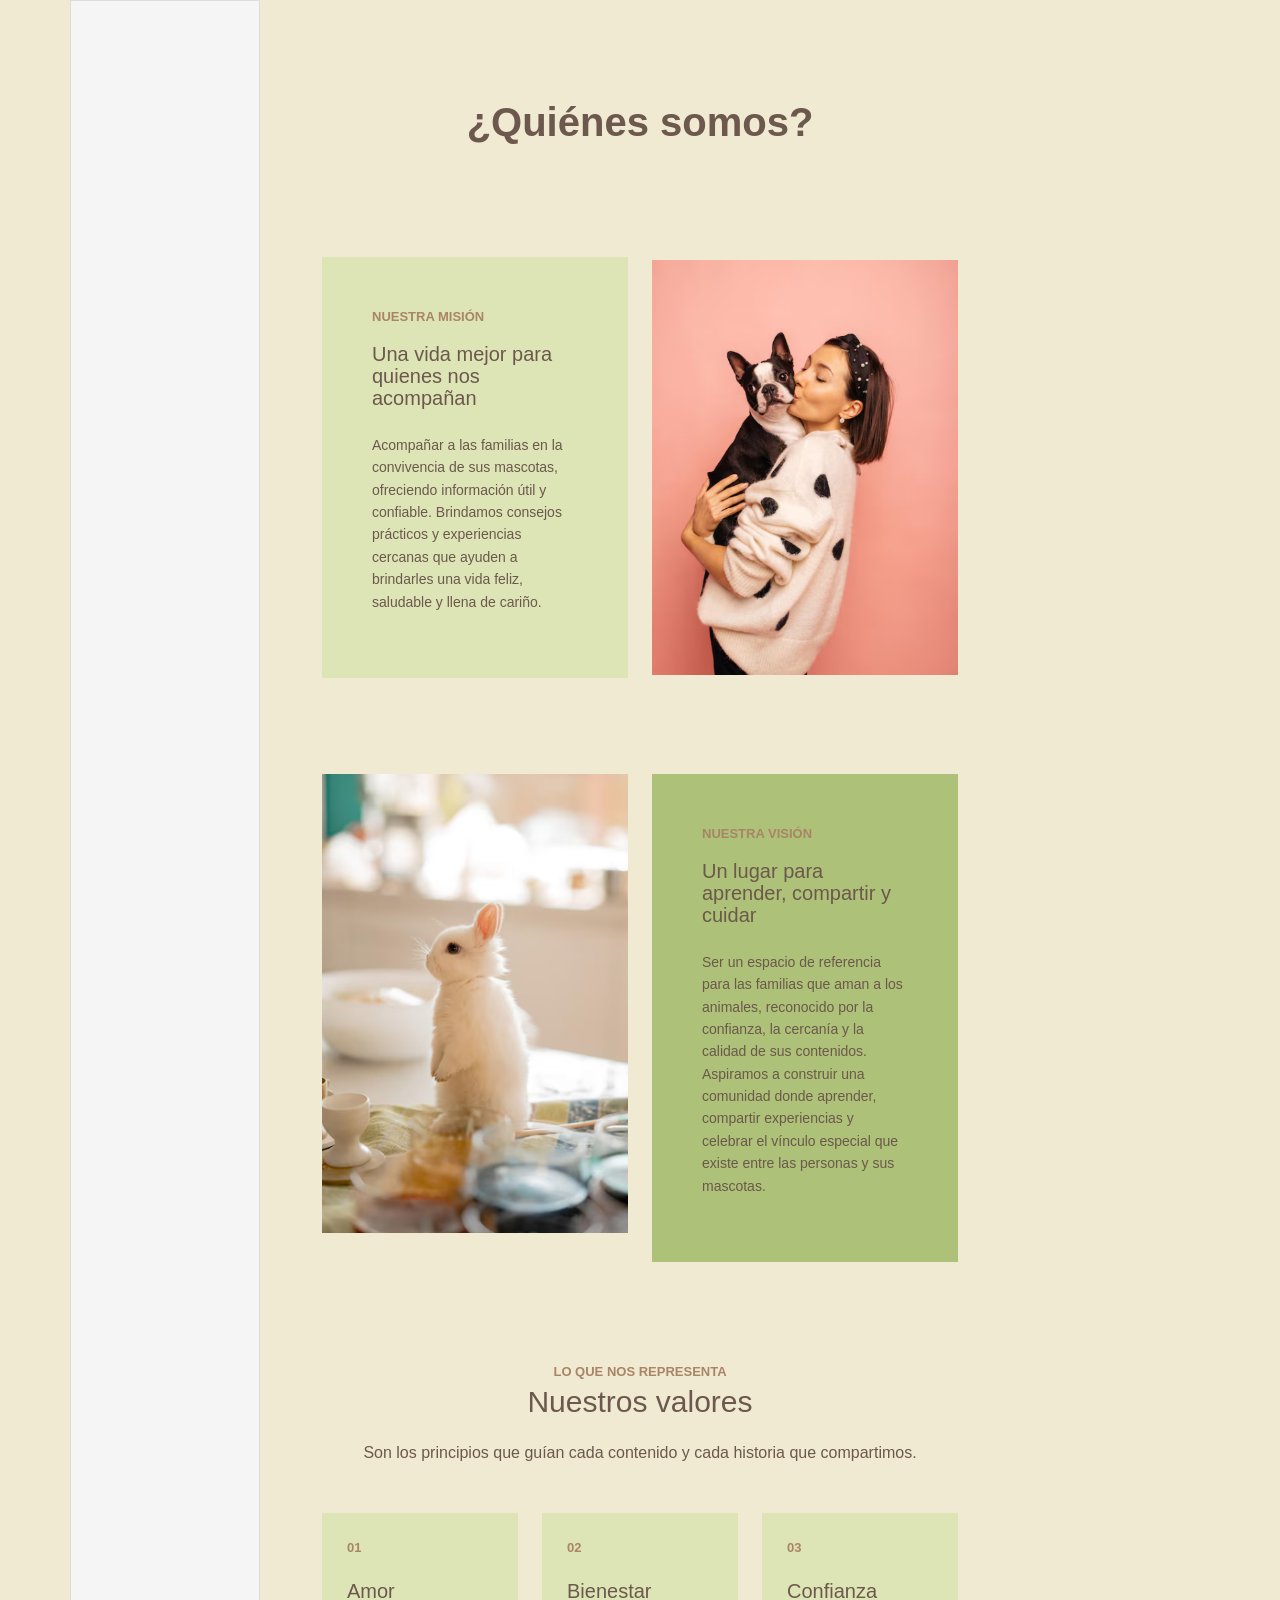
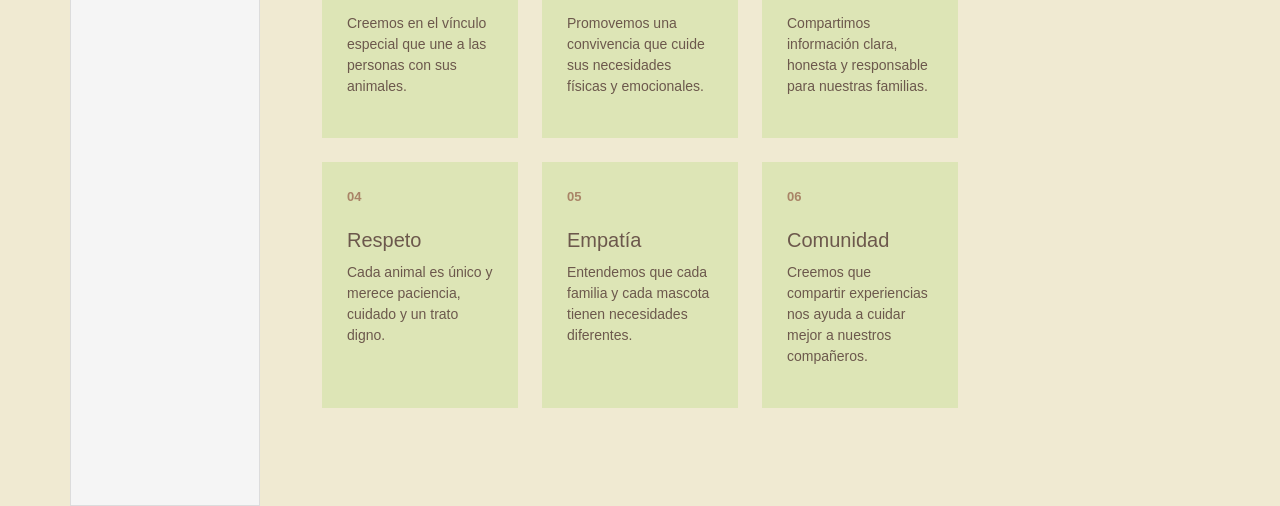
==== commit a8e5bd2f: "CSS reducido" ====
--- a/about_me.html
+++ b/about_me.html
@@ -25,7 +25,7 @@
     </head>
 
     <body>
-        <nav></nav>
+        <div id="header-container"></div>
 
         <div class="container">
             <div class="row">
--- a/css/about_me.css
+++ b/css/about_me.css
@@ -3,12 +3,6 @@
     color: #6C584C;
     padding: 50px;
     font-family: Arial, Helvetica, sans-serif;
-}
-
-.titulo-pagina {
-    max-width: 1100px;
-    margin: 0 auto 30px;
-    text-align: center;
 }
 
 .titulo-pagina h1 {
@@ -23,16 +17,6 @@
     color: #6C584C;
     font-size: 16px;
 }
-
-
-.info-section {
-    max-width: 1100px;
-    height: 500px;
-    margin: 0 auto 50px;
-    display: grid;
-    grid-template-columns: 1fr 1fr;
-}
-
 
 .info-content {
     padding: 50px;
@@ -66,16 +50,10 @@
     line-height: 1.6;
 }
 
-.info-image {
-    height: 100%;
-}
-
 .info-image img {
-    width: 100%;
     height: 100%;
     object-fit: cover;
 }
-
 
 .mision .info-content {
     background-color: #DDE5B6;
@@ -83,12 +61,6 @@
 
 .vision .info-content {
     background-color: #ADC178;
-}
-
-
-.valores {
-    max-width: 1100px;
-    margin: 80px auto 0;
 }
 
 .valores-heading {
@@ -106,12 +78,6 @@
 .valores-heading p {
     font-size: 16px;
     line-height: 1.6;
-}
-
-.valores-grid {
-    display: grid;
-    grid-template-columns: repeat(3, 1fr);
-    gap: 15px;
 }
 
 .valor-card {
@@ -141,132 +107,8 @@
     line-height: 1.5;
 }
 
-/* FOOTER */
-
-.footer {
-    background-color: var(--ash-brown);
-
-    color: var(--vanilla-cream);
-
-    text-align: center;
-
-    padding: 35px 8%;
+#publicidad {
+    background-color: #f5f5f5;
+    border: 1px solid #dcdcdc;
+    align-self: stretch;
 }
-
-.footer h3 {
-    font-size: 24px;
-
-    margin-bottom: 15px;
-}
-
-.footer p {
-    margin: 5px 0;
-}
-
-#publicidad {
-  background-color: #f5f5f5;
-  border: 1px solid #dcdcdc;
-  align-self: stretch;
-}
-
-
-
-@media (max-width: 800px) {
-
-    .quienes-somos {
-        padding: 30px;
-    }
-
-    .info-section {
-        height: auto;
-        display: flex;
-        flex-direction: column;
-    }
-
-    .info-content {
-        padding: 40px;
-    }
-
-    .info-content h1,
-    .info-content h2 {
-        font-size: 35px;
-    }
-
-    .info-image {
-        height: 350px;
-    }
-
-    .valores-grid {
-        grid-template-columns: 1fr 1fr;
-    }
-
-    .valores-heading h2 {
-        font-size: 45px;
-    }
-}
-
-
-@media (max-width: 600px) {
-
-    .quienes-somos {
-        padding: 20px;
-    }
-
-    .titulo-pagina {
-        margin-bottom: 40px;
-    }
-
-    .titulo-pagina h1 {
-        font-size: 32px;
-    }
-
-    .titulo-pagina p {
-        font-size: 14px;
-    }
-
-    .info-section {
-        margin-bottom: 30px;
-    }
-
-    .info-content {
-        padding: 30px;
-    }
-
-    .info-content h1,
-    .info-content h2 {
-        font-size: 32px;
-    }
-
-    .info-content p {
-        font-size: 15px;
-    }
-
-    .info-image {
-        height: 280px;
-    }
-
-    .valores {
-        margin-top: 50px;
-    }
-
-    .valores-heading h2 {
-        font-size: 40px;
-    }
-
-    .valores-heading p {
-        font-size: 15px;
-    }
-
-    .valores-grid {
-        grid-template-columns: 1fr;
-    }
-
-    .valor-card {
-        min-height: 150px;
-        padding: 20px;
-    }
-
-    .valor-card h3 {
-        font-size: 25px;
-    }
-}
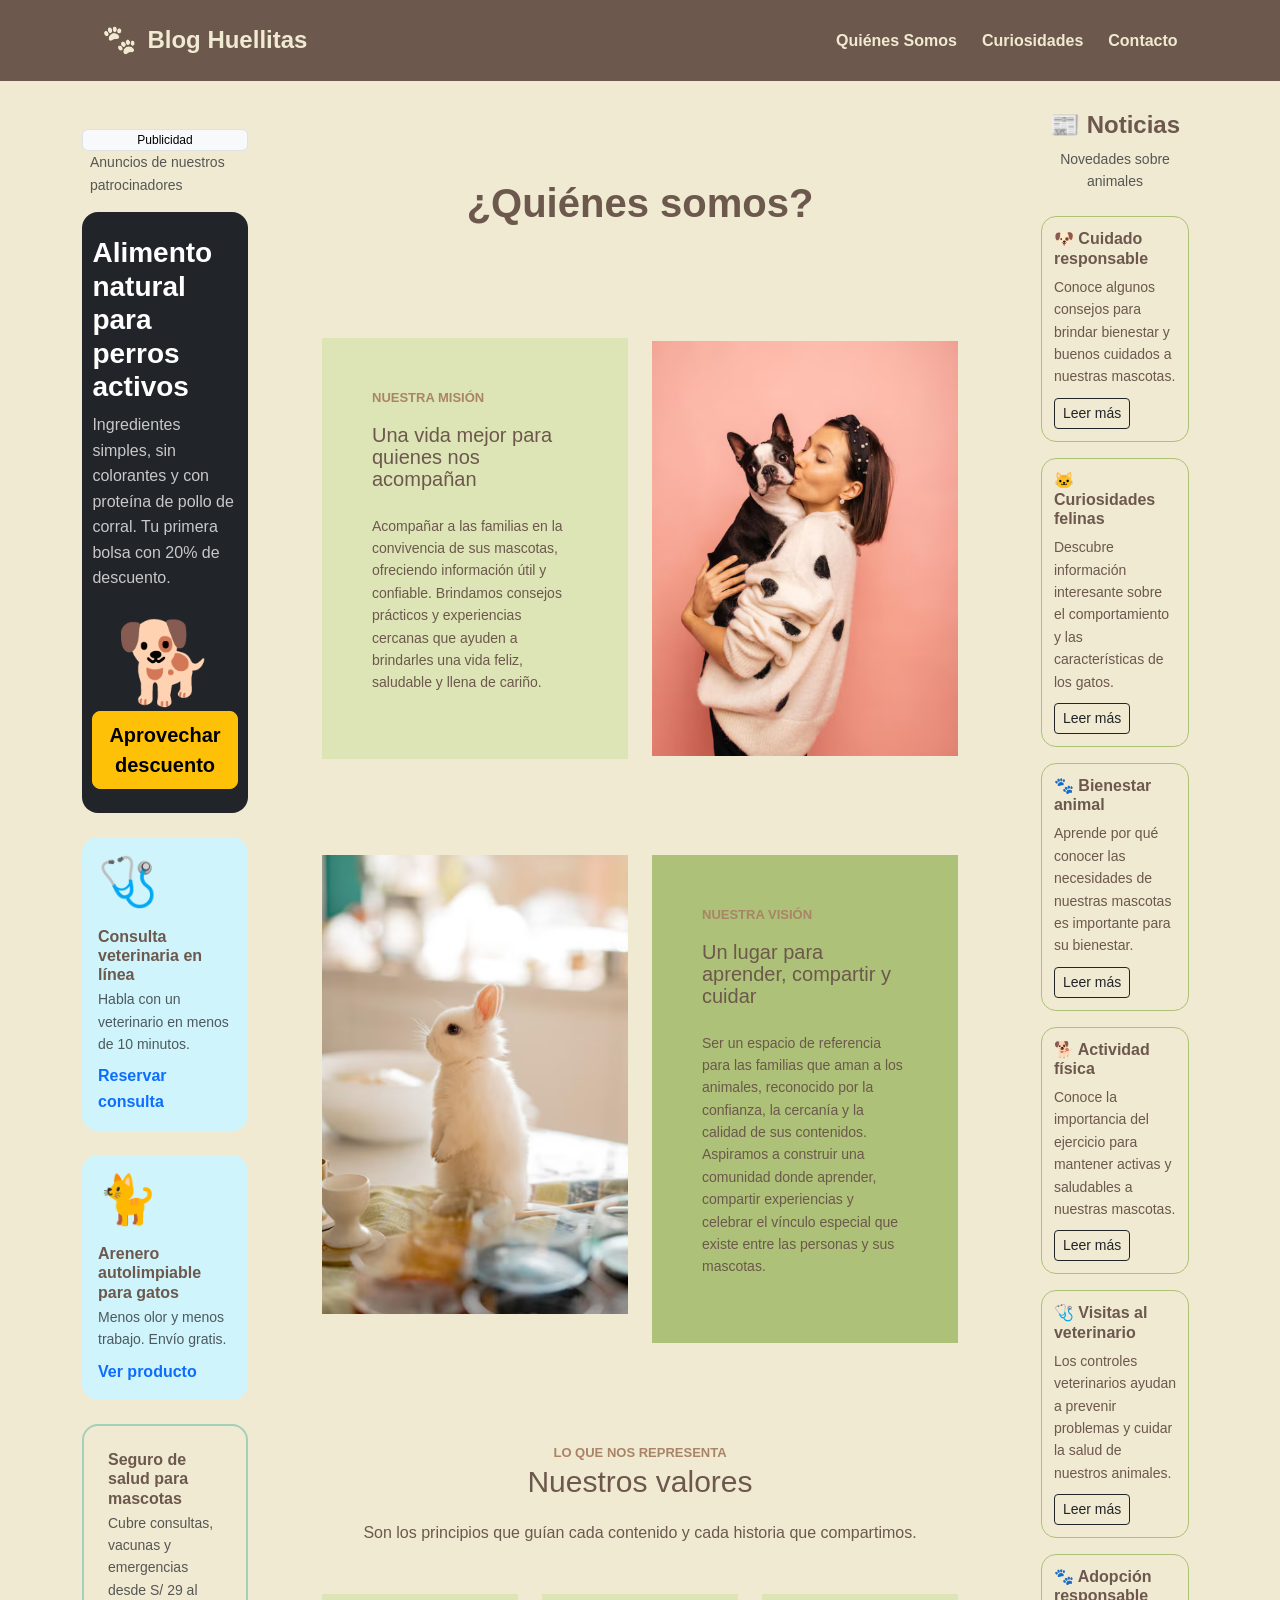
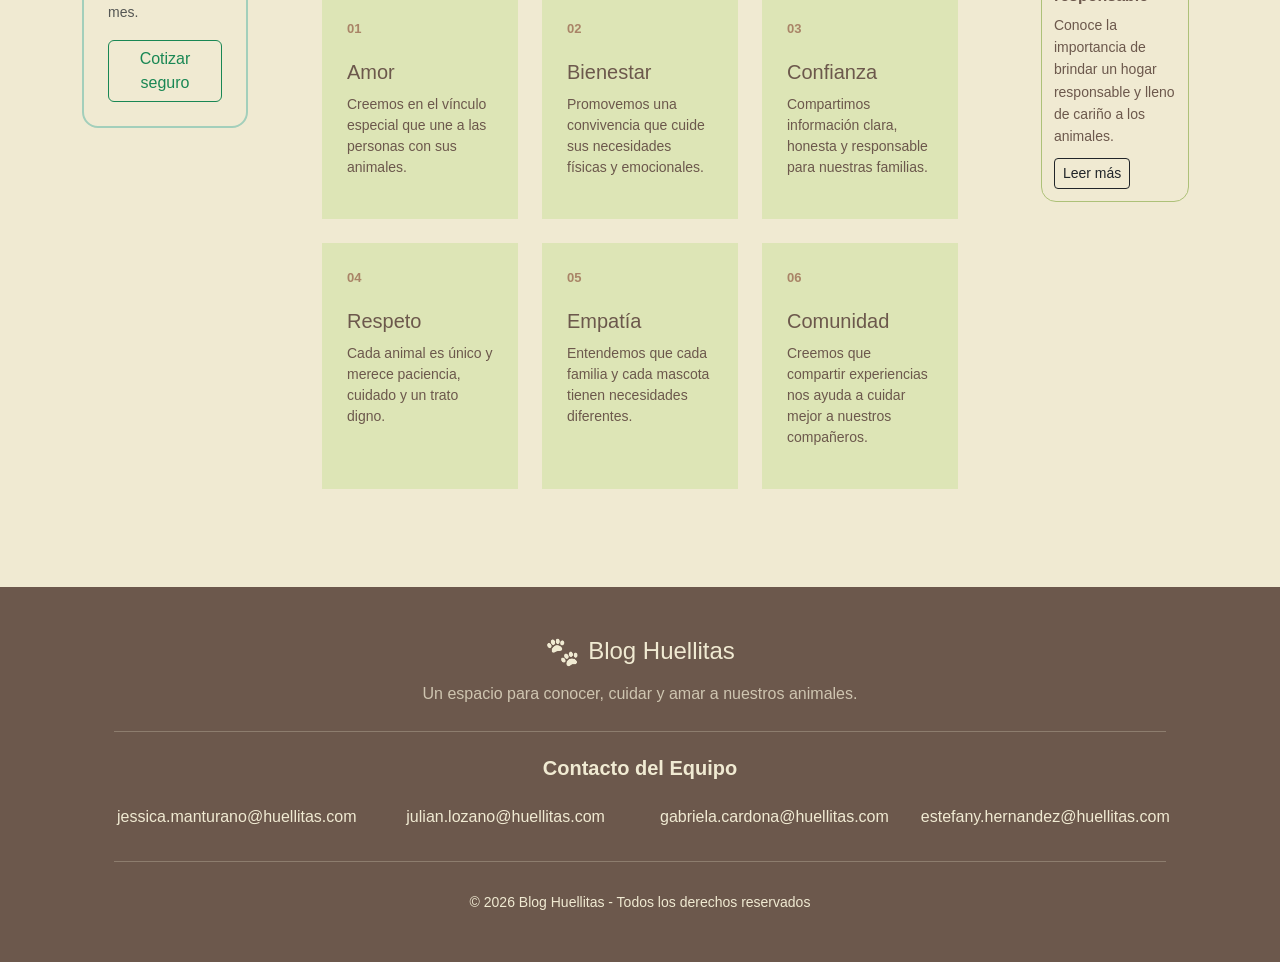
==== commit 1ca618ff: "componennte de publicidad agregado a las otras paginas" ====
--- a/about_me.html
+++ b/about_me.html
@@ -1,232 +1,208 @@
 <!doctype html>
 <html lang="es">
-    <head>
-        <meta charset="UTF-8" />
-        <meta
-            name="viewport"
-            content="width=device-width, initial-scale=1.0"
-        />
-
-        <title>Blog Huellitas - Quiénes somos</title>
-
-        <link
-            rel="icon"
-            type="image/png"
-            href="./assets/faviconHuellitas.png"
-        />
-
-        <link
-            href="https://cdn.jsdelivr.net/npm/bootstrap@5.3.3/dist/css/bootstrap.min.css"
-            rel="stylesheet"
-        />
-
-        <link rel="stylesheet" href="./css/index.css" />
-        <link rel="stylesheet" href="./css/about_me.css" />
-    </head>
-
-    <body>
-        <div id="header-container"></div>
-
-        <div class="container">
-            <div class="row">
-                <aside class="col-md-2" id="publicidad"></aside>
-
-                <main class="col-12 col-md-8">
-                    <section class="quienes-somos">
-                        <div class="titulo-pagina text-center py-5">
-                            <h1>¿Quiénes somos?</h1>
-                        </div>
-
-                        <section class="mision py-5">
-                            <div class="row align-items-center g-4">
-                                <div class="col-12 col-md-6">
-                                    <div class="info-content">
-                                        <span class="section-label">
-                                            Nuestra misión
-                                        </span>
-
-                                        <h2>
-                                            Una vida mejor para quienes nos
-                                            acompañan
-                                        </h2>
-
-                                        <p>
-                                            Acompañar a las familias en la
-                                            convivencia de sus mascotas,
-                                            ofreciendo información útil y
-                                            confiable. Brindamos consejos
-                                            prácticos y experiencias cercanas
-                                            que ayuden a brindarles una vida
-                                            feliz, saludable y llena de cariño.
-                                        </p>
-                                    </div>
-                                </div>
-
-                                <div class="col-12 col-md-6">
-                                    <div class="info-image">
-                                        <img
-                                            src="./assets/Mujer-perro.png"
-                                            alt="mascotas"
-                                            class="img-fluid w-100"
-                                        />
-                                    </div>
-                                </div>
-                            </div>
-                        </section>
-
-                        <section class="vision py-5">
-                            <div class="row align-items-stretch g-4">
-                                <div class="col-12 col-md-6">
-                                    <div class="info-image">
-                                        <img
-                                            src="./assets/conejo3.png"
-                                            alt="Niña compartiendo un momento con su mascota"
-                                            class="img-fluid w-100"
-                                        />
-                                    </div>
-                                </div>
-
-                                <div class="col-12 col-md-6">
-                                    <div class="info-content">
-                                        <span class="section-label">
-                                            Nuestra visión
-                                        </span>
-
-                                        <h2>
-                                            Un lugar para aprender, compartir y
-                                            cuidar
-                                        </h2>
-
-                                        <p>
-                                            Ser un espacio de referencia para
-                                            las familias que aman a los
-                                            animales, reconocido por la
-                                            confianza, la cercanía y la calidad
-                                            de sus contenidos. Aspiramos a
-                                            construir una comunidad donde
-                                            aprender, compartir experiencias y
-                                            celebrar el vínculo especial que
-                                            existe entre las personas y sus
-                                            mascotas.
-                                        </p>
-                                    </div>
-                                </div>
-                            </div>
-                        </section>
-
-                        <section class="valores py-5">
-                            <div
-                                class="valores-heading text-center mb-5"
-                            >
-                                <span class="section-label">
-                                    Lo que nos representa
-                                </span>
-
-                                <h2>Nuestros valores</h2>
-
-                                <p>
-                                    Son los principios que guían cada contenido
-                                    y cada historia que compartimos.
-                                </p>
-                            </div>
-
-                            <div class="row g-4">
-                                <div class="col-12 col-md-6 col-lg-4">
-                                    <article class="valor-card h-100">
-                                        <span class="valor-number">01</span>
-
-                                        <h3>Amor</h3>
-
-                                        <p>
-                                            Creemos en el vínculo especial que
-                                            une a las personas con sus animales.
-                                        </p>
-                                    </article>
-                                </div>
-
-                                <div class="col-12 col-md-6 col-lg-4">
-                                    <article class="valor-card h-100">
-                                        <span class="valor-number">02</span>
-
-                                        <h3>Bienestar</h3>
-
-                                        <p>
-                                            Promovemos una convivencia que cuide
-                                            sus necesidades físicas y
-                                            emocionales.
-                                        </p>
-                                    </article>
-                                </div>
-
-                                <div class="col-12 col-md-6 col-lg-4">
-                                    <article class="valor-card h-100">
-                                        <span class="valor-number">03</span>
-
-                                        <h3>Confianza</h3>
-
-                                        <p>
-                                            Compartimos información clara,
-                                            honesta y responsable para nuestras
-                                            familias.
-                                        </p>
-                                    </article>
-                                </div>
-
-                                <div class="col-12 col-md-6 col-lg-4">
-                                    <article class="valor-card h-100">
-                                        <span class="valor-number">04</span>
-
-                                        <h3>Respeto</h3>
-
-                                        <p>
-                                            Cada animal es único y merece
-                                            paciencia, cuidado y un trato digno.
-                                        </p>
-                                    </article>
-                                </div>
-
-                                <div class="col-12 col-md-6 col-lg-4">
-                                    <article class="valor-card h-100">
-                                        <span class="valor-number">05</span>
-
-                                        <h3>Empatía</h3>
-
-                                        <p>
-                                            Entendemos que cada familia y cada
-                                            mascota tienen necesidades
-                                            diferentes.
-                                        </p>
-                                    </article>
-                                </div>
-
-                                <div class="col-12 col-md-6 col-lg-4">
-                                    <article class="valor-card h-100">
-                                        <span class="valor-number">06</span>
-
-                                        <h3>Comunidad</h3>
-
-                                        <p>
-                                            Creemos que compartir experiencias
-                                            nos ayuda a cuidar mejor a nuestros
-                                            compañeros.
-                                        </p>
-                                    </article>
-                                </div>
-                            </div>
-                        </section>
-                    </section>
-                </main>
-
-                <aside class="col-md-2"></aside>
+  <head>
+    <meta charset="UTF-8" />
+    <meta name="viewport" content="width=device-width, initial-scale=1.0" />
+
+    <title>Blog Huellitas - Quiénes somos</title>
+
+    <link rel="icon" type="image/png" href="./assets/faviconHuellitas.png" />
+
+    <link
+      href="https://cdn.jsdelivr.net/npm/bootstrap@5.3.3/dist/css/bootstrap.min.css"
+      rel="stylesheet"
+    />
+
+    <link rel="stylesheet" href="./css/index.css" />
+    <link rel="stylesheet" href="./css/about_me.css" />
+  </head>
+
+  <body>
+    <!-- ENCABEZADO Y MENU (COMPONENTE) -->
+    <div id="header-container"></div>
+
+    <div class="container">
+      <div class="row">
+        <!-- COLUMNA PUBLICIDAD -->
+        <aside class="col-md-2">
+          <div id="advertising-container"></div>
+        </aside>
+
+        <main class="col-12 col-md-8">
+          <section class="quienes-somos">
+            <div class="titulo-pagina text-center py-5">
+              <h1>¿Quiénes somos?</h1>
             </div>
-        </div>
-
-        <footer></footer>
-
-        <script
-            src="https://cdn.jsdelivr.net/npm/bootstrap@5.3.3/dist/js/bootstrap.bundle.min.js"
-        ></script>
-
-        <script src="./script/about_me.js"></script>
-    </body>
+
+            <section class="mision py-5">
+              <div class="row align-items-center g-4">
+                <div class="col-12 col-md-6">
+                  <div class="info-content">
+                    <span class="section-label"> Nuestra misión </span>
+
+                    <h2>Una vida mejor para quienes nos acompañan</h2>
+
+                    <p>
+                      Acompañar a las familias en la convivencia de sus
+                      mascotas, ofreciendo información útil y confiable.
+                      Brindamos consejos prácticos y experiencias cercanas que
+                      ayuden a brindarles una vida feliz, saludable y llena de
+                      cariño.
+                    </p>
+                  </div>
+                </div>
+
+                <div class="col-12 col-md-6">
+                  <div class="info-image">
+                    <img
+                      src="./assets/Mujer-perro.png"
+                      alt="mascotas"
+                      class="img-fluid w-100"
+                    />
+                  </div>
+                </div>
+              </div>
+            </section>
+
+            <section class="vision py-5">
+              <div class="row align-items-stretch g-4">
+                <div class="col-12 col-md-6">
+                  <div class="info-image">
+                    <img
+                      src="./assets/conejo3.png"
+                      alt="Niña compartiendo un momento con su mascota"
+                      class="img-fluid w-100"
+                    />
+                  </div>
+                </div>
+
+                <div class="col-12 col-md-6">
+                  <div class="info-content">
+                    <span class="section-label"> Nuestra visión </span>
+
+                    <h2>Un lugar para aprender, compartir y cuidar</h2>
+
+                    <p>
+                      Ser un espacio de referencia para las familias que aman a
+                      los animales, reconocido por la confianza, la cercanía y
+                      la calidad de sus contenidos. Aspiramos a construir una
+                      comunidad donde aprender, compartir experiencias y
+                      celebrar el vínculo especial que existe entre las personas
+                      y sus mascotas.
+                    </p>
+                  </div>
+                </div>
+              </div>
+            </section>
+
+            <section class="valores py-5">
+              <div class="valores-heading text-center mb-5">
+                <span class="section-label"> Lo que nos representa </span>
+
+                <h2>Nuestros valores</h2>
+
+                <p>
+                  Son los principios que guían cada contenido y cada historia
+                  que compartimos.
+                </p>
+              </div>
+
+              <div class="row g-4">
+                <div class="col-12 col-md-6 col-lg-4">
+                  <article class="valor-card h-100">
+                    <span class="valor-number">01</span>
+
+                    <h3>Amor</h3>
+
+                    <p>
+                      Creemos en el vínculo especial que une a las personas con
+                      sus animales.
+                    </p>
+                  </article>
+                </div>
+
+                <div class="col-12 col-md-6 col-lg-4">
+                  <article class="valor-card h-100">
+                    <span class="valor-number">02</span>
+
+                    <h3>Bienestar</h3>
+
+                    <p>
+                      Promovemos una convivencia que cuide sus necesidades
+                      físicas y emocionales.
+                    </p>
+                  </article>
+                </div>
+
+                <div class="col-12 col-md-6 col-lg-4">
+                  <article class="valor-card h-100">
+                    <span class="valor-number">03</span>
+
+                    <h3>Confianza</h3>
+
+                    <p>
+                      Compartimos información clara, honesta y responsable para
+                      nuestras familias.
+                    </p>
+                  </article>
+                </div>
+
+                <div class="col-12 col-md-6 col-lg-4">
+                  <article class="valor-card h-100">
+                    <span class="valor-number">04</span>
+
+                    <h3>Respeto</h3>
+
+                    <p>
+                      Cada animal es único y merece paciencia, cuidado y un
+                      trato digno.
+                    </p>
+                  </article>
+                </div>
+
+                <div class="col-12 col-md-6 col-lg-4">
+                  <article class="valor-card h-100">
+                    <span class="valor-number">05</span>
+
+                    <h3>Empatía</h3>
+
+                    <p>
+                      Entendemos que cada familia y cada mascota tienen
+                      necesidades diferentes.
+                    </p>
+                  </article>
+                </div>
+
+                <div class="col-12 col-md-6 col-lg-4">
+                  <article class="valor-card h-100">
+                    <span class="valor-number">06</span>
+
+                    <h3>Comunidad</h3>
+
+                    <p>
+                      Creemos que compartir experiencias nos ayuda a cuidar
+                      mejor a nuestros compañeros.
+                    </p>
+                  </article>
+                </div>
+              </div>
+            </section>
+          </section>
+        </main>
+
+        <!-- COLUMNA DERECHA - NOTICIAS -->
+        <aside class="col-md-2">
+          <div id="news-container"></div>
+        </aside>
+      </div>
+    </div>
+
+    <!-- FOOTER (COMPONENTE) -->
+    <div id="footer-container"></div>
+
+    <script src="https://cdn.jsdelivr.net/npm/bootstrap@5.3.3/dist/js/bootstrap.bundle.min.js"></script>
+    <script src="./script/components.js"></script>
+
+    <script src="./script/about_me.js"></script>
+  </body>
 </html>
